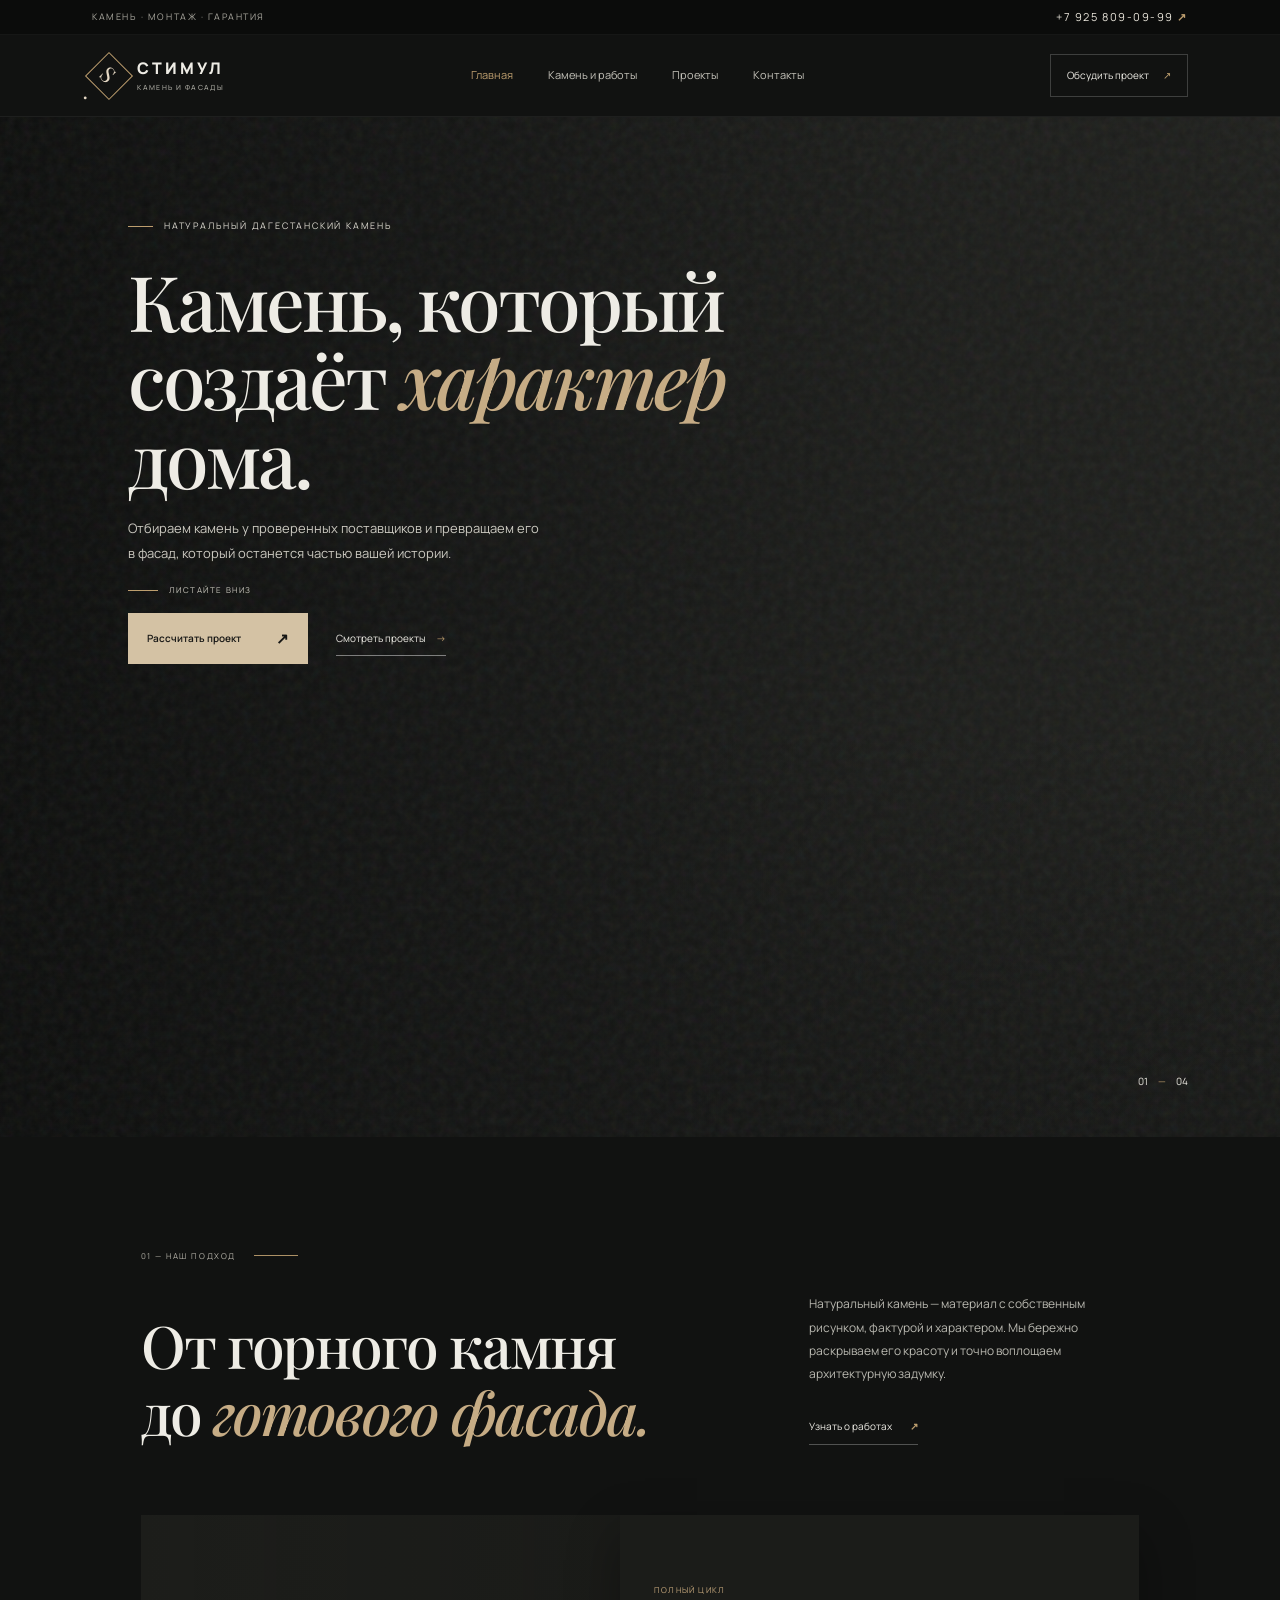
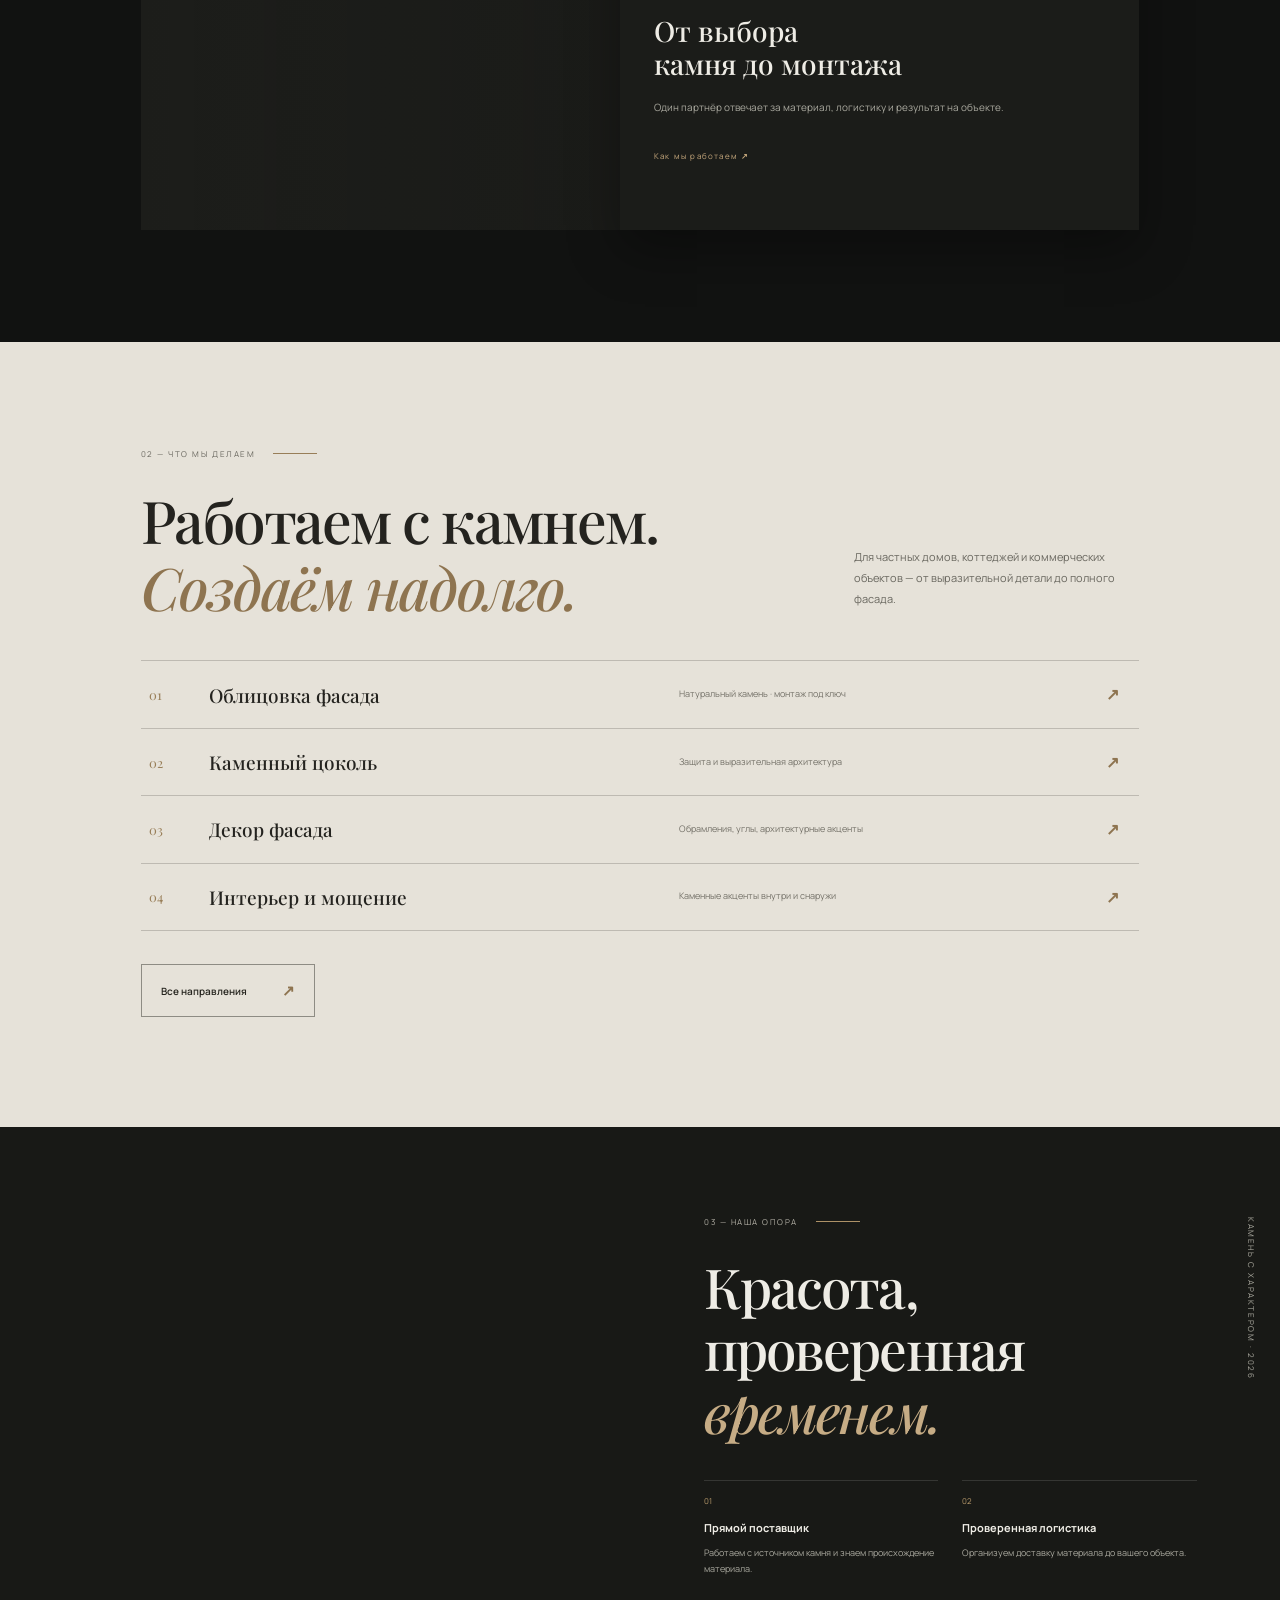
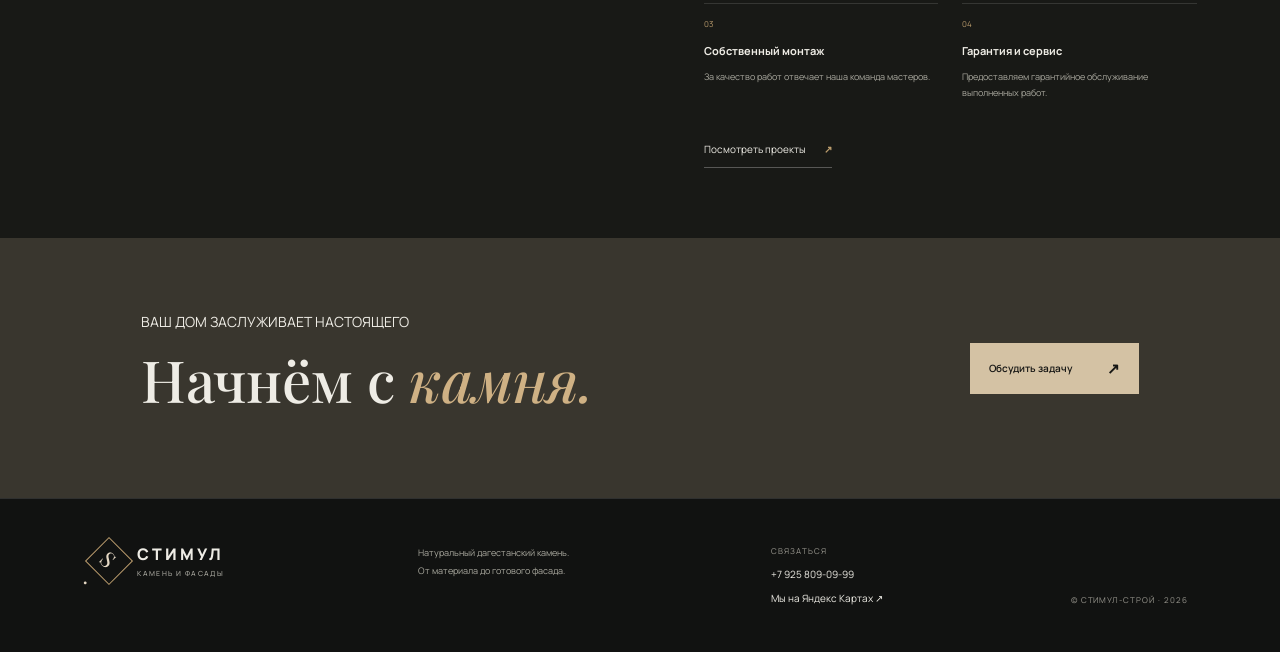
==== index.html @ b1978e25 "Publish Stimul-Stroy website" ====
<!doctype html><html lang="ru"><head><meta charset="utf-8"><meta name="viewport" content="width=device-width,initial-scale=1"><meta name="theme-color" content="#111211"><title>СТИМУЛ-СТРОЙ — Дагестанский камень и фасады</title><meta name="description" content="Фасады и отделка натуральным дагестанским камнем. Прямые поставки, собственный монтаж и гарантийное обслуживание."><link rel="preconnect" href="https://fonts.googleapis.com"><link rel="preconnect" href="https://fonts.gstatic.com" crossorigin><link href="https://fonts.googleapis.com/css2?family=Manrope:wght@400;500;600;700;800&family=Playfair+Display:wght@500;600;700&display=swap" rel="stylesheet"><link rel="stylesheet" href="assets/site.css"></head><body>
<div class="announcement"><span>КАМЕНЬ · МОНТАЖ · ГАРАНТИЯ</span><a href="tel:+79258090999">+7 925 809-09-99 <b>↗</b></a></div><header class="header"><a class="brand" href="index.html"><span class="brand-mark">S<span>·</span></span><span>СТИМУЛ<small>КАМЕНЬ И ФАСАДЫ</small></span></a><button class="menu-toggle" aria-label="Открыть меню">☰</button><nav><a class="active" href="index.html">Главная</a><a href="stone.html">Камень и работы</a><a href="projects.html">Проекты</a><a href="contacts.html">Контакты</a></nav><a class="header-cta" href="contacts.html#request">Обсудить проект <span>↗</span></a></header>
<main><section class="hero"><div class="hero-photo" role="img" aria-label="Дом с фасадом из натурального камня"></div><div class="hero-shade"></div><div class="hero-grain"></div><div class="hero-content"><div class="kicker"><i></i> НАТУРАЛЬНЫЙ ДАГЕСТАНСКИЙ КАМЕНЬ</div><h1>Камень, который<br>создаёт <em>характер</em><br>дома.</h1><p>Отбираем камень у проверенных поставщиков и превращаем его в фасад, который останется частью вашей истории.</p><div class="hero-scroll"><span class="scroll-line"></span> ЛИСТАЙТЕ ВНИЗ</div><div class="hero-actions"><a class="button button-light" href="contacts.html#request">Рассчитать проект <span>↗</span></a><a class="text-link" href="projects.html">Смотреть проекты <span>→</span></a></div></div><div class="hero-index">01 <span>—</span> 04</div></section>
<section class="intro section"><div class="section-label"><span>01 — НАШ ПОДХОД</span><i></i></div><div class="intro-grid"><h2>От горного камня<br>до <em>готового фасада.</em></h2><div class="intro-copy"><p>Натуральный камень — материал с собственным рисунком, фактурой и характером. Мы бережно раскрываем его красоту и точно воплощаем архитектурную задумку.</p><a class="under-link" href="stone.html">Узнать о работах <b>↗</b></a></div></div><div class="process-strip"><div class="process-image"></div><div class="process-card"><span>ПОЛНЫЙ ЦИКЛ</span><strong>От выбора<br>камня до монтажа</strong><p>Один партнёр отвечает за материал, логистику и результат на объекте.</p><a href="stone.html">Как мы работаем <b>↗</b></a></div><div class="process-number">02<span>/04</span></div></div></section>
<section class="services section"><div class="section-label"><span>02 — ЧТО МЫ ДЕЛАЕМ</span><i></i></div><div class="services-head"><h2>Работаем с камнем.<br><em>Создаём надолго.</em></h2><p>Для частных домов, коттеджей и коммерческих объектов — от выразительной детали до полного фасада.</p></div><div class="service-list"><a href="stone.html#facade"><span>01</span><strong>Облицовка фасада</strong><small>Натуральный камень · монтаж под ключ</small><b>↗</b></a><a href="stone.html#base"><span>02</span><strong>Каменный цоколь</strong><small>Защита и выразительная архитектура</small><b>↗</b></a><a href="stone.html#decor"><span>03</span><strong>Декор фасада</strong><small>Обрамления, углы, архитектурные акценты</small><b>↗</b></a><a href="stone.html#interior"><span>04</span><strong>Интерьер и мощение</strong><small>Каменные акценты внутри и снаружи</small><b>↗</b></a></div><a class="button button-outline" href="stone.html">Все направления <span>↗</span></a></section>
<section class="values section"><div class="values-photo"></div><div class="values-panel"><div class="section-label"><span>03 — НАША ОПОРА</span><i></i></div><h2>Красота,<br>проверенная <em>временем.</em></h2><div class="value-grid"><article><span>01</span><b>Прямой поставщик</b><p>Работаем с источником камня и знаем происхождение материала.</p></article><article><span>02</span><b>Проверенная логистика</b><p>Организуем доставку материала до вашего объекта.</p></article><article><span>03</span><b>Собственный монтаж</b><p>За качество работ отвечает наша команда мастеров.</p></article><article><span>04</span><b>Гарантия и сервис</b><p>Предоставляем гарантийное обслуживание выполненных работ.</p></article></div><a class="under-link" href="projects.html">Посмотреть проекты <b>↗</b></a></div><div class="vertical-note">КАМЕНЬ С ХАРАКТЕРОМ · 2026</div></section>
<section class="cta-band"><div><span>ВАШ ДОМ ЗАСЛУЖИВАЕТ НАСТОЯЩЕГО</span><h2>Начнём с <em>камня.</em></h2></div><a class="button button-light" href="contacts.html#request">Обсудить задачу <span>↗</span></a></section></main>
<footer class="footer"><a class="brand" href="index.html"><span class="brand-mark">S<span>·</span></span><span>СТИМУЛ<small>КАМЕНЬ И ФАСАДЫ</small></span></a><p>Натуральный дагестанский камень.<br>От материала до готового фасада.</p><div><span>СВЯЗАТЬСЯ</span><a href="tel:+79258090999">+7 925 809-09-99</a><a href="https://yandex.ru/maps/org/rashidstroy/15438129561/gallery/?ll=38.066080%2C55.604883&z=14.82" target="_blank" rel="noreferrer">Мы на Яндекс Картах ↗</a></div><small>© СТИМУЛ-СТРОЙ · 2026</small></footer><script src="assets/site.js"></script></body></html>
---- assets/site.css ----
:root{--bg:#111211;--text:#eeece5;--muted:#aaa99f;--gold:#bd9e6e;--serif:"Playfair Display",Georgia,serif;--sans:Manrope,Arial,sans-serif}*{box-sizing:border-box}html{scroll-behavior:smooth}body{margin:0;background:var(--bg);color:var(--text);font:14px/1.65 var(--sans)}a{color:inherit;text-decoration:none}.announcement{height:35px;background:#0b0c0b;border-bottom:1px solid #ffffff0c;display:flex;align-items:center;justify-content:space-between;padding:0 7.2%;font-size:9px;letter-spacing:.17em;color:#aaa89f}.announcement a{font-size:11px;color:#e9e5da}.announcement b,.header-cta span,.text-link span,.under-link b{color:var(--gold)}.header{height:82px;padding:0 7.2%;display:flex;align-items:center;justify-content:space-between;background:#111211f5;position:relative;z-index:10;border-bottom:1px solid #ffffff0e}.brand{display:flex;align-items:center;gap:11px;font-size:16px;line-height:1;letter-spacing:.19em;font-weight:800}.brand small{display:block;font-size:7px;letter-spacing:.2em;color:#a5a49c;margin-top:8px;font-weight:500}.brand-mark{width:34px;height:34px;border:1px solid var(--gold);display:grid;place-items:center;color:#e5d8c4;font:22px var(--serif);transform:rotate(45deg)}.header nav{display:flex;gap:35px;font-size:11px;color:#c4c2b9}.header nav a:hover,.header nav a.active{color:var(--gold)}.header-cta{border:1px solid #ffffff30;padding:12px 16px;font-size:10px}.header-cta span{margin-left:12px}.menu-toggle{display:none}.hero{height:calc(100svh + 120px);min-height:850px;position:relative;overflow:hidden;background:#20211e}.hero-photo,.subhero-photo{pointer-events:none;position:absolute;inset:0;background-position:center;background-size:cover;filter:brightness(.67) saturate(.65);transform:scale(1.015)}.hero-photo{background-image:url("https://avatars.mds.yandex.net/get-altay/18777611/2a0000019fff409e292bef80bf6e448fd1f2/XXXL")}.hero-shade{pointer-events:none;position:absolute;inset:0;background:linear-gradient(90deg,#0c0d0cef,#111211d9 34%,#1112114c 72%,#11121128),linear-gradient(0deg,#1112119c,transparent 40%)}.hero-grain{pointer-events:none;position:absolute;inset:0;pointer-events:none;opacity:.07;background-image:url("data:image/svg+xml,%3Csvg xmlns='http://www.w3.org/2000/svg' viewBox='0 0 150 150'%3E%3Cfilter id='n'%3E%3CfeTurbulence type='fractalNoise' baseFrequency='.8' numOctaves='3' stitchTiles='stitch'/%3E%3C/filter%3E%3Crect width='100%25' height='100%25' filter='url(%23n)'/%3E%3C/svg%3E")}.hero-content{position:absolute;left:10%;top:10%;width:min(760px,62%);z-index:2}.kicker{display:flex;align-items:center;gap:11px;font-size:9px;letter-spacing:.2em;color:#dedbd1}.kicker i{width:25px;height:1px;background:var(--gold)}h1,h2,h3,p{margin-top:0}.hero h1,.subhero h1{font:500 clamp(54px,6vw,88px)/1.02 var(--serif);letter-spacing:-.04em;margin:27px 0 20px}.hero h1 em,.subhero h1 em,h2 em{color:#c6ac85;font-weight:500}.hero-content>p,.subhero-inner>p{color:#cbc9c0;max-width:420px;line-height:1.9;font-size:13px}.hero-actions{display:flex;align-items:center;gap:28px;margin-top:0}.button{display:inline-flex;justify-content:space-between;align-items:center;gap:35px;padding:15px 19px;font:600 10px var(--sans);transition:.25s}.button:hover{transform:none}.button-light{background:#d4c2a4;color:#161614}.button-light:hover{background:#e1d2b9}.button span{font-size:15px}.text-link{font-size:10px;border-bottom:1px solid #ffffff70;padding:9px 0}.text-link span{padding-left:8px}.hero-bottom{position:absolute;top:auto;bottom:48px;width:75vw;display:flex;justify-content:space-between;color:#aaa99f;font-size:8px;letter-spacing:.18em}.hero-scroll{display:flex;align-items:center;gap:11px;margin:20px 0 18px;color:#c9c6bd;font-size:8px;letter-spacing:.18em;line-height:1.2}.scroll-line{display:block;height:1px;width:30px;flex:0 0 30px;background:var(--gold)}.hero-note span{color:var(--gold);padding:0 9px}.hero-index{position:absolute;right:7.2%;bottom:48px;font-size:10px}.hero-index span{color:var(--gold);padding:0 8px}.section{padding:112px 11%}.section-label{display:flex;align-items:center;gap:18px;font-size:8px;letter-spacing:.19em;color:#b5b2a8}.section-label i{height:1px;width:44px;background:#ad9166}.intro-grid{display:grid;grid-template-columns:1fr .57fr;gap:9%;align-items:end;margin-top:30px}.intro h2,.services h2,.values h2,.gallery-intro h2,.contact-copy h2,.work-list>h2{font:500 clamp(35px,4.6vw,59px)/1.13 var(--serif);letter-spacing:-.035em;margin:0}.intro h2 em,.services h2 em,.gallery-intro h2 em,.contact-copy h2 em,.work-list>h2 em{color:#c6ac85}.intro-copy p{font-size:12px;color:#b9b8b0;line-height:1.95;margin-bottom:22px}.under-link{border-bottom:1px solid #ffffff45;padding:10px 0;display:inline-flex;gap:18px;font-size:10px}.process-strip{height:315px;margin-top:70px;position:relative;display:grid;grid-template-columns:60% 40%;background:#1c1d1a}.process-image{pointer-events:none;background:linear-gradient(90deg,#17181500,#17181533),url("https://avatars.mds.yandex.net/get-altay/20336841/2a0000019ff5c14d79ff3852a11d3bc487ed/XXXL") center/cover;filter:saturate(.6) brightness(.72)}.process-card{width:130%;min-height:315px;padding:42px 34px;background:#1b1c19;display:flex;flex-direction:column;justify-content:center;align-self:stretch;margin-left:-30%;position:relative;z-index:2;box-shadow:0 20px 50px #0005}.process-card>span,.process-card a{font-size:8px;letter-spacing:.15em;color:#c5a77c}.process-card strong{display:block;font:500 28px/1.2 var(--serif);margin:17px 0}.process-card p{font-size:10px;color:#aaa99f;line-height:1.8}.process-card a{display:block;margin-top:23px}.process-number{position:absolute;right:18px;bottom:17px;font:20px var(--serif)}.process-number span{font:9px var(--sans);color:#aaa}.services{background:#e6e2d9;color:#24231f;padding-top:105px;padding-bottom:110px}.services .section-label,.work-list .section-label{color:#69675f}.services .section-label i{background:#987e58}.services-head{display:flex;justify-content:space-between;align-items:end;margin:27px 0 40px}.services-head p{max-width:285px;color:#69675f;font-size:11px;line-height:1.9}.services h2 em,.work-list>h2 em{color:#8e7450}.service-list{border-top:1px solid #26251f35;margin-bottom:33px}.service-list a{padding:20px 8px;display:grid;grid-template-columns:60px 1.1fr 1fr 25px;align-items:center;border-bottom:1px solid #26251f35;transition:none}.service-list a:hover{padding-left:8px}.service-list a>span{font:13px var(--serif);color:#987e58}.service-list strong{font:500 19px var(--serif)}.service-list small{font-size:9px;color:#747168}.service-list b{font-size:16px;color:#8e7450}.button-outline{border:1px solid #27251f75;color:#26251f}.button-outline span{color:#8e7450}.values{position:relative;min-height:690px;padding:0;display:grid;grid-template-columns:1fr 1fr;background:#181916}.values-photo{pointer-events:none;background:url("https://avatars.mds.yandex.net/get-altay/19838861/2a0000019ff5c13b4092fcd37eddb5bb945f/XXXL") center/cover;filter:saturate(.54) brightness(.72);min-height:690px}.values-panel{padding:88px 13% 70px 10%}.values h2{font-size:clamp(38px,4.4vw,55px);margin:27px 0 38px}.value-grid{display:grid;grid-template-columns:1fr 1fr;gap:26px 24px}.value-grid article{border-top:1px solid #ffffff20;padding-top:13px}.value-grid article span{display:block;color:var(--gold);font-size:8px;margin-bottom:8px}.value-grid article b{font-size:11px}.value-grid article p{font-size:9px;color:#aaa99f;line-height:1.8;margin:7px 0 0}.values-panel>.under-link{margin-top:30px}.vertical-note{position:absolute;right:22px;top:90px;writing-mode:vertical-rl;color:#aaa99f;font-size:8px;letter-spacing:.2em}.cta-band{min-height:260px;background:#39362e;display:flex;align-items:center;justify-content:space-between;padding:50px 11%;position:relative;overflow:hidden}.cta-band>div:nth-child(2){position:relative;z-index:1}.cta-band>div:nth-child(2)>span{font-size:8px;letter-spacing:.18em;color:#c9c3b5}.cta-band h2{font:500 clamp(38px,5vw,58px)/1.2 var(--serif);margin:12px 0}.cta-band h2 em{color:#cfb184}.cta-band>.button{position:relative;z-index:1}.footer{padding:45px 7.2%;display:grid;grid-template-columns:1.1fr 1.2fr 1fr auto;gap:30px;align-items:start;border-top:1px solid #ffffff20}.footer p{font-size:9px;line-height:1.9;color:#aaa99f}.footer>div{display:flex;flex-direction:column;gap:8px}.footer>div span,.footer>small{font-size:8px;color:#99978f;letter-spacing:.12em}.footer>div a{font-size:10px}.footer>small{align-self:end}.subhero{height:510px;position:relative;overflow:hidden;background:#20211f}.subhero-photo{filter:brightness(.53) saturate(.5)}.stone-page-photo{background-image:url("https://avatars.mds.yandex.net/get-altay/20336841/2a0000019ff5c14d79ff3852a11d3bc487ed/XXXL")}.stone-page-photo{filter:brightness(.78) saturate(.72);background-position:center 52%}.projects-page-photo{background-image:url("https://avatars.mds.yandex.net/get-altay/20336841/2a0000019ff5c147f57e3b9c170a08340711/XXXL")}.contacts-page-photo{background-image:url("https://avatars.mds.yandex.net/get-altay/19838861/2a0000019ff5c13b4092fcd37eddb5bb945f/XXXL")}.subhero:after{pointer-events:none;content:"";position:absolute;inset:0;background:linear-gradient(90deg,#111211ed,#11121170 70%,#11121140)}.subhero-inner{position:absolute;z-index:1;left:11%;top:75px;max-width:610px}.subhero h1{font-size:clamp(48px,6vw,74px);margin:23px 0 14px}.subhero-inner>p{max-width:420px}.breadcrumbs{margin-top:45px;color:#aaa99f;font-size:9px}.breadcrumbs a{color:#e4dfd4}.material{padding-bottom:60px}.material-cards{display:grid;grid-template-columns:repeat(3,1fr);gap:22px;margin-top:55px}.material-card{background:#191a18;padding-bottom:20px}.material-card>span,.material-card h3,.material-card p{margin-left:20px;margin-right:20px}.material-card>span{display:block;margin-top:17px;color:var(--gold);font-size:8px}.material-card h3{font:500 20px var(--serif);margin-top:10px;margin-bottom:6px}.material-card p{font-size:10px;color:#aaa99f;line-height:1.8}.material-swatch{width:100%;height:160px;display:block;object-fit:cover;object-position:center}.work-list{background:#e6e2d9;color:#24231f}.work-list>h2{margin:27px 0 35px}.work-list article{border-top:1px solid #26251f35;padding:25px 5px;display:grid;grid-template-columns:70px 1fr 130px}.work-list article:last-child{border-bottom:1px solid #26251f35}.work-list article>span{font:14px var(--serif);color:#987e58}.work-list article h3{font:500 22px var(--serif);margin:0 0 7px}.work-list article p{font-size:10px;line-height:1.85;max-width:570px;color:#69675f;margin:0}.work-list article>b{font-size:8px;letter-spacing:.16em;color:#817967;text-align:right}.quote-block{text-align:center;padding:80px 15%;background:#37352f}.quote-block>span{font:70px var(--serif);color:#b59a70}.quote-block blockquote{font:500 clamp(27px,4vw,42px)/1.25 var(--serif);margin:15px 0 25px}.projects-hero{height:490px}.gallery-intro{display:flex;justify-content:space-between;align-items:end;margin:28px 0 38px}.gallery-intro p{max-width:350px;font-size:10px;line-height:1.9;color:#aaa99f}.gallery-grid{display:grid;grid-template-columns:1fr 1fr;grid-auto-rows:300px;gap:15px}.gallery-item{position:relative;overflow:hidden;margin:0;background:#252621}.gallery-item.tall{grid-row:span 2}.gallery-item.wide{grid-column:span 2}.gallery-item img{width:100%;height:100%;object-fit:cover;filter:brightness(.76) saturate(.7);transition:filter .2s}.gallery-item:hover img{filter:brightness(.76) saturate(.7)}.gallery-item figcaption{position:absolute;bottom:0;left:0;right:0;padding:17px 20px;background:linear-gradient(0deg,#0c0d0bd9,transparent);font-size:8px;letter-spacing:.15em}.gallery-item figcaption span{color:var(--gold);margin-right:13px}.gallery-note{margin-top:27px;border-top:1px solid #ffffff20;padding-top:22px;display:grid;grid-template-columns:30px 1fr auto;gap:12px;align-items:center}.gallery-note>span{color:var(--gold);font-size:20px}.gallery-note p{font-size:10px;color:#aaa99f}.gallery-note a{font-size:11px;color:#d2c5ae}.contacts-hero{height:440px}.contacts-hero .subhero-inner{top:53px}.contacts-hero h1{font-size:clamp(43px,5.4vw,66px)}.contacts-hero .breadcrumbs{margin-top:28px}.contact-layout{padding-top:100px;padding-bottom:110px;display:grid;grid-template-columns:.9fr 1fr;gap:10%;position:relative;overflow:hidden}.contact-copy{position:relative}.contact-copy h2{margin:28px 0 18px}.contact-copy>p{font-size:11px;color:#aaa99f;line-height:1.9;max-width:330px}.contact-phone{display:block;font:500 28px var(--serif);margin-top:27px}.contact-phone span{color:var(--gold);font:14px var(--sans);padding-left:7px}.contact-copy>small{font-size:8px;color:#99978f;display:block;margin-top:5px}.map-link{display:flex;align-items:center;gap:14px;margin-top:35px;border-top:1px solid #ffffff20;padding-top:20px;max-width:340px}.map-pin{width:36px;height:36px;border:1px solid var(--gold);border-radius:50%;display:grid;place-items:center;color:var(--gold);font-size:20px}.map-link b,.map-link small{display:block}.map-link b{font-size:10px}.map-link small{font-size:8px;color:#aaa99f;margin-top:4px}.request-form{background:#1b1c19;padding:34px 38px;border:1px solid #ffffff0c;position:relative;z-index:1}.form-top{display:flex;justify-content:space-between;padding-bottom:20px;border-bottom:1px solid #ffffff20;color:#c5a77c;font-size:8px;letter-spacing:.16em;margin-bottom:20px}.form-top span+span{color:#aaa99f}.request-form label{display:block;margin:17px 0;color:#dedbd1;font-size:9px}.request-form input,.request-form select,.request-form textarea{display:block;width:100%;background:none;border:0;border-bottom:1px solid #ffffff38;border-radius:0;color:#f0eee7;padding:11px 0;font:11px var(--sans);outline:0}.request-form input:focus,.request-form select:focus,.request-form textarea:focus{border-color:#c5a77c}.request-form input::placeholder,.request-form textarea::placeholder{color:#73736d}.request-form select{color:#c5c2b8}.request-form select option{background:#191a18}.request-form textarea{resize:vertical}.optional{float:right;font-size:8px;color:#85847e}.submit-button{border:0;width:100%;margin-top:9px;cursor:pointer}.form-privacy{font-size:8px;color:#8d8c84;line-height:1.7;margin:11px 0 0}.form-success{font-size:9px;color:#cdb890;margin-top:12px}.contact-bottom{padding:18px 11%;border-top:1px solid #ffffff20;display:flex;justify-content:space-between;color:#aaa99f;font-size:8px;letter-spacing:.14em}.contact-bottom i{color:var(--gold);font-style:normal}.contact-bottom a{color:#d0c2a6}.reveal{opacity:1;transform:none;transition:none}@media(max-width:900px){.header{padding:0 5%;height:72px}.header nav{gap:16px}.header-cta{padding:10px;font-size:9px}.hero-content{left:8%;width:60%}.section{padding-left:8%;padding-right:8%}.values-panel{padding-left:8%;padding-right:8%}.footer{padding-left:5%;padding-right:5%;grid-template-columns:1fr 1fr}.footer>small{justify-self:end}.contact-layout{gap:6%}}@media(max-width:640px){.announcement{padding:0 5%;font-size:7px}.announcement a{font-size:10px}.header{height:68px}.brand{font-size:14px}.brand-mark{width:30px;height:30px}.header-cta{display:none}.menu-toggle{display:block;border:0;background:none;color:var(--text);font-size:20px}.header nav{display:none;position:absolute;top:68px;left:0;right:0;background:#151614;padding:22px 6%;flex-direction:column;gap:18px;border-bottom:1px solid #ffffff20}.header nav.open{display:flex}.hero{height:calc(100svh + 80px);min-height:760px;max-height:none}.hero-photo{background-position:60% center}.hero-shade{background:linear-gradient(90deg,#10110ff0,#10110fc9 55%,#10110f55),linear-gradient(0deg,#111211b5,transparent 65%)}.hero-content{left:7%;top:12%;width:86%}.hero h1{font-size:clamp(46px,11.5vw,66px)}.hero-content>p{max-width:340px;font-size:11px}.hero-actions{gap:19px;flex-wrap:wrap}.button{padding:14px;font-size:9px}.hero-bottom{top:auto;bottom:27px;left:7%;width:86%}.hero-index{display:none}.section{padding:75px 7%}.intro-grid{grid-template-columns:1fr;gap:20px;margin-top:25px}.intro h2,.services h2,.gallery-intro h2,.contact-copy h2,.work-list>h2{font-size:39px}.process-strip{height:auto;grid-template-columns:1fr;margin-top:38px;padding-bottom:0}.process-image{height:225px}.process-card{width:auto;min-height:0;align-self:auto;display:block;margin:-25px 15px 0;padding:25px}.process-number{right:24px;bottom:14px}.services-head{display:block;margin:25px 0}.services-head p{margin-top:16px}.service-list a{grid-template-columns:35px 1fr 20px;gap:4px;padding:16px 0}.service-list strong{font-size:16px}.service-list small{grid-column:2;grid-row:2;margin-top:3px}.service-list b{grid-column:3;grid-row:1/3}.values{grid-template-columns:1fr}.values-photo{min-height:280px;height:280px}.values-panel{padding:55px 7% 65px}.values h2{font-size:43px}.value-grid{gap:20px}.vertical-note{right:10px;top:310px}.cta-band{padding:45px 7%;min-height:260px;display:block}.cta-band h2{font-size:43px}.cta-band>.button{margin-top:25px}.footer{grid-template-columns:1fr 1fr;gap:25px;padding:34px 7%}.footer p{font-size:8px}.footer>small{font-size:7px}.subhero{height:475px}.subhero-inner{left:7%;right:7%;top:67px}.subhero h1{font-size:53px}.subhero-inner>p{font-size:11px}.breadcrumbs{margin-top:30px}.material-cards{grid-template-columns:1fr;gap:13px;margin-top:35px}.material-card{display:grid;grid-template-columns:120px 1fr;grid-template-rows:auto auto 1fr;padding:0 14px 14px 0;column-gap:15px}.material-swatch{grid-row:1/4;height:130px}.material-card>span{margin:15px 0 0}.material-card h3{font-size:18px;margin:5px 0}.material-card p{font-size:9px;margin:0}.work-list article{grid-template-columns:40px 1fr;padding:20px 0}.work-list article>b{display:none}.work-list article h3{font-size:19px}.work-list article p{font-size:9px}.quote-block{padding:65px 7%}.projects-hero{height:460px}.gallery-intro{display:block}.gallery-intro p{margin-top:17px}.gallery-grid{grid-template-columns:1fr;grid-auto-rows:250px;gap:12px}.gallery-item.tall,.gallery-item.wide{grid-row:auto;grid-column:auto}.gallery-note{grid-template-columns:22px 1fr}.gallery-note a{grid-column:2}.contacts-hero{height:450px}.contacts-hero h1{font-size:46px}.contact-layout{grid-template-columns:1fr;gap:36px;padding-top:66px}.contact-copy h2{font-size:40px}.request-form{padding:25px 20px}.contact-bottom{padding:16px 7%;font-size:7px;gap:15px}.contact-bottom a{text-align:right}.hero-actions .text-link{font-size:9px}}@media(prefers-reduced-motion:reduce){*,*:before,*:after{scroll-behavior:auto!important;animation-duration:.01ms!important;transition-duration:.01ms!important}}
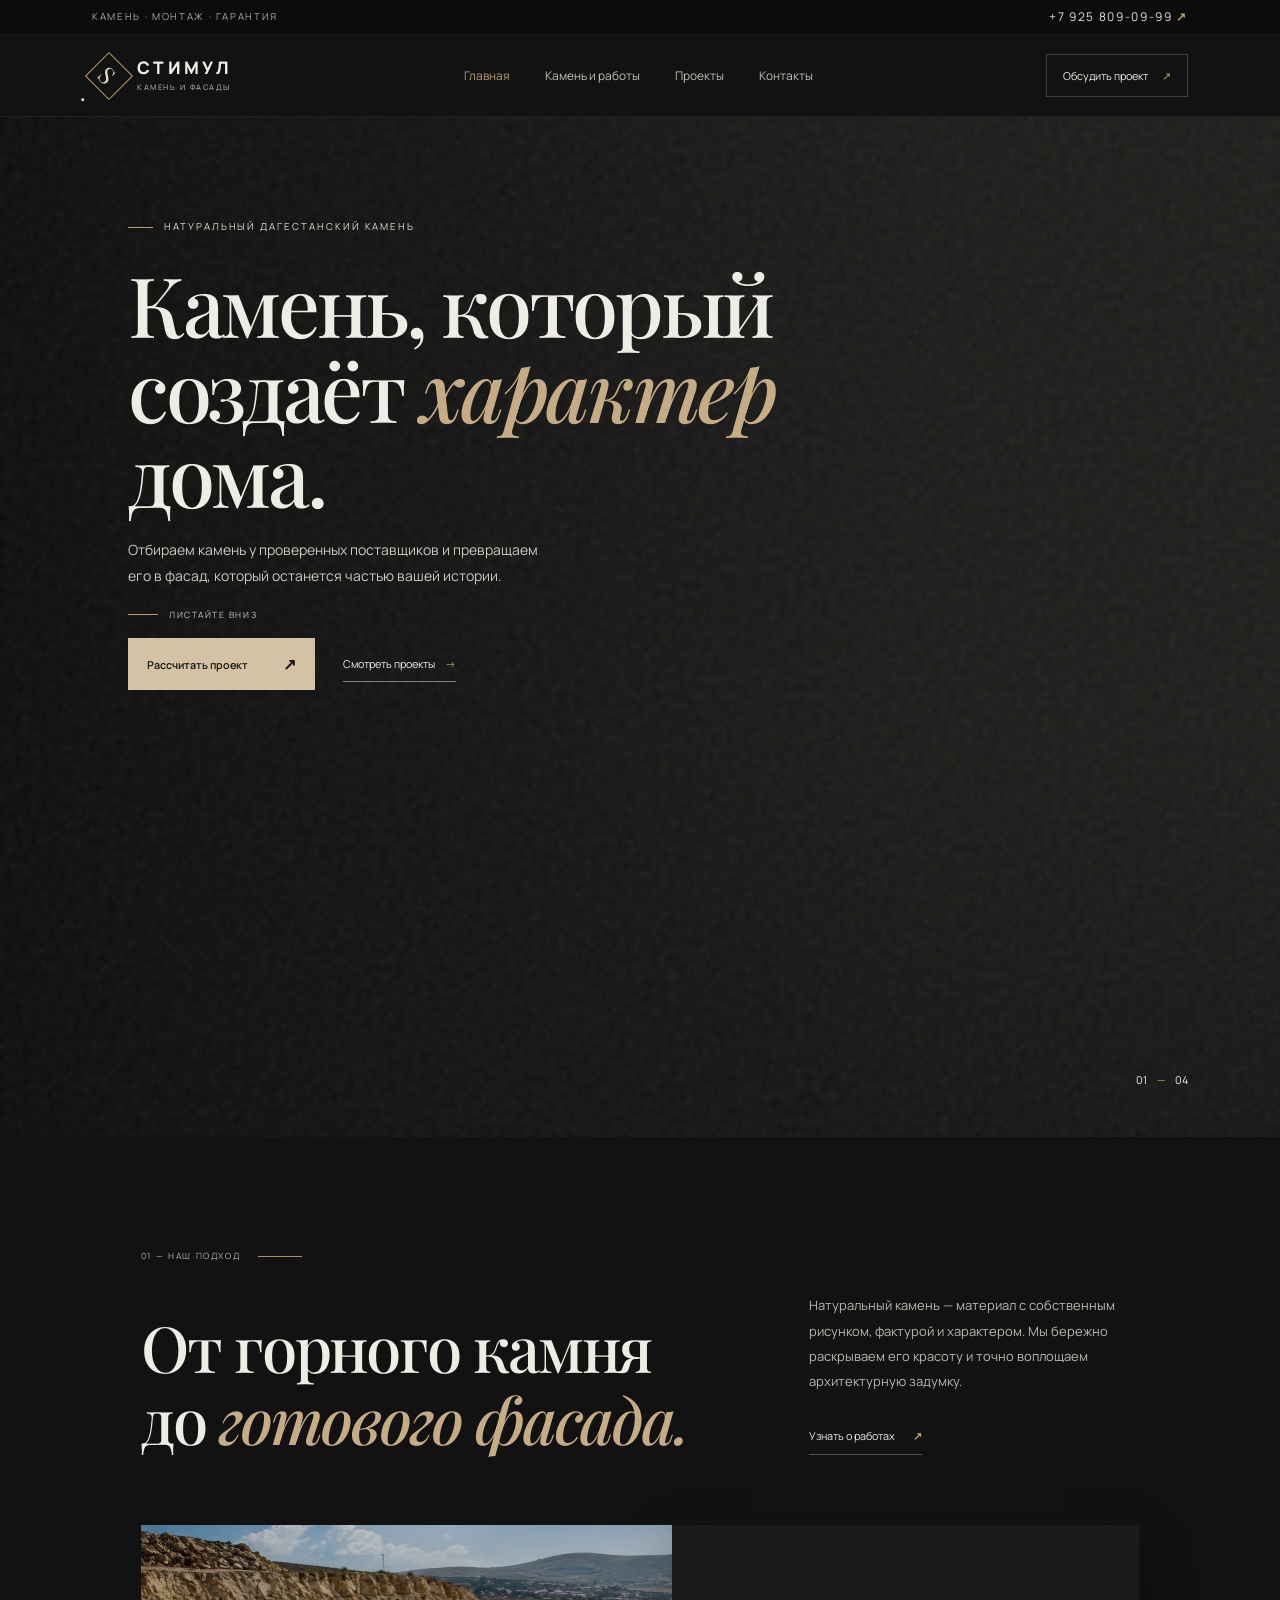
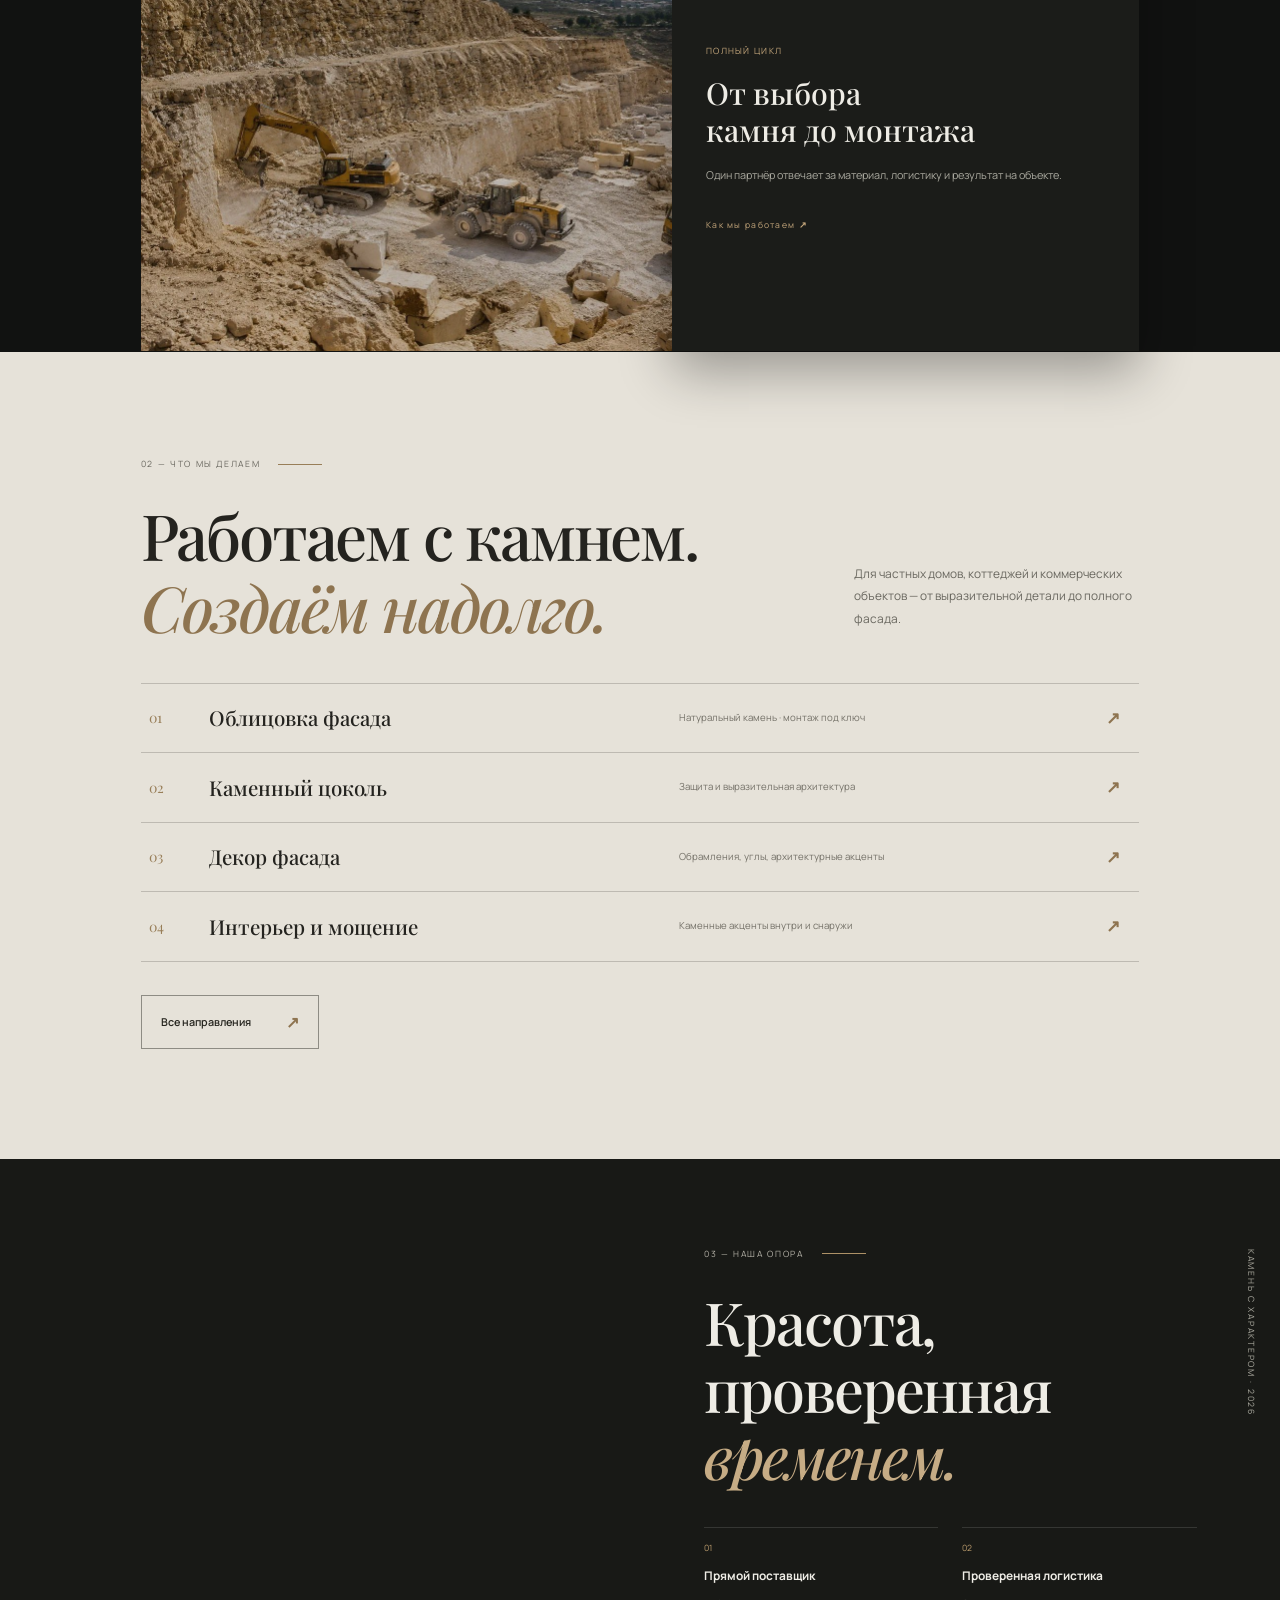
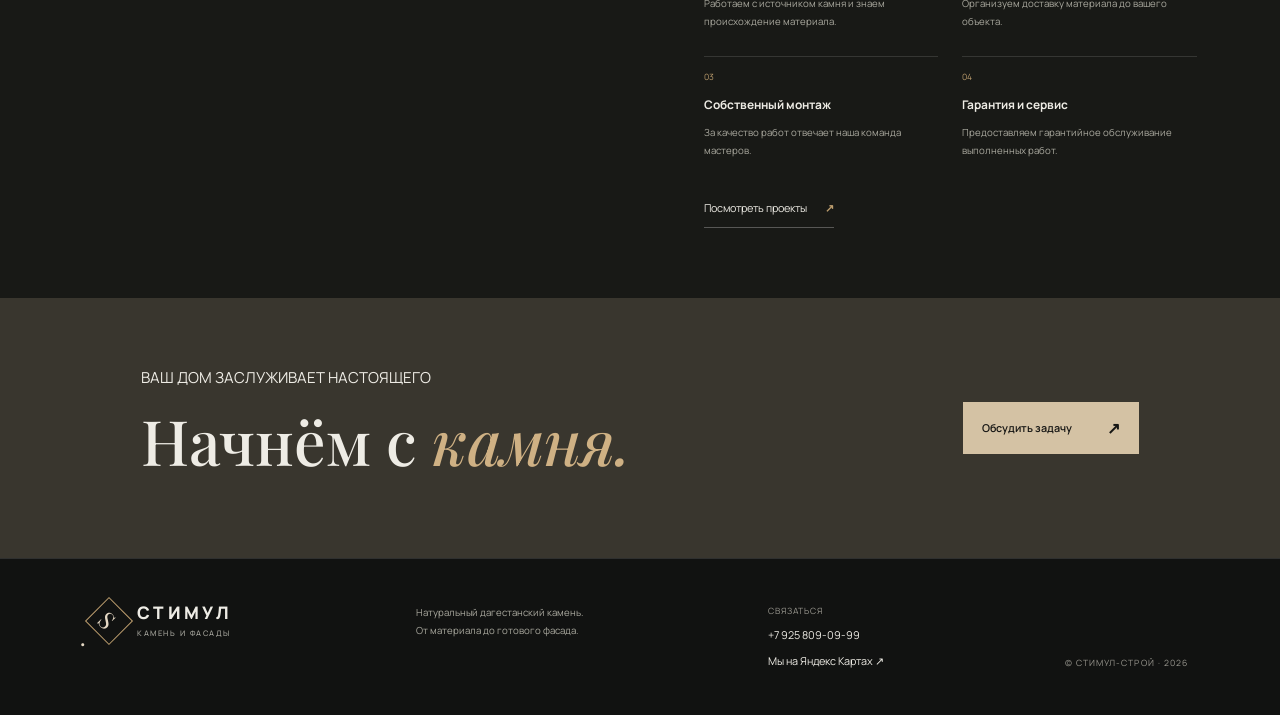
==== commit 3776bb7c: "Use quarry photo and optimize site images" ====
--- a/index.html
+++ b/index.html
@@ -1,7 +1,7 @@
-<!doctype html><html lang="ru"><head><meta charset="utf-8"><meta name="viewport" content="width=device-width,initial-scale=1"><meta name="theme-color" content="#111211"><title>СТИМУЛ-СТРОЙ — Дагестанский камень и фасады</title><meta name="description" content="Фасады и отделка натуральным дагестанским камнем. Прямые поставки, собственный монтаж и гарантийное обслуживание."><link rel="preconnect" href="https://fonts.googleapis.com"><link rel="preconnect" href="https://fonts.gstatic.com" crossorigin><link href="https://fonts.googleapis.com/css2?family=Manrope:wght@400;500;600;700;800&family=Playfair+Display:wght@500;600;700&display=swap" rel="stylesheet"><link rel="stylesheet" href="assets/site.css"></head><body>
+<!doctype html><html lang="ru"><head><meta charset="utf-8"><meta name="viewport" content="width=device-width,initial-scale=1"><meta name="theme-color" content="#111211"><title>СТИМУЛ-СТРОЙ — Дагестанский камень и фасады</title><meta name="description" content="Фасады и отделка натуральным дагестанским камнем. Прямые поставки, собственный монтаж и гарантийное обслуживание."><link rel="preconnect" href="https://avatars.mds.yandex.net"><link rel="preload" as="image" href="https://avatars.mds.yandex.net/get-altay/18777611/2a0000019fff409e292bef80bf6e448fd1f2/XXXL"><link rel="preconnect" href="https://fonts.googleapis.com"><link rel="preconnect" href="https://fonts.gstatic.com" crossorigin><link href="https://fonts.googleapis.com/css2?family=Manrope:wght@400;500;600;700;800&family=Playfair+Display:wght@500;600;700&display=swap" rel="stylesheet"><link rel="stylesheet" href="assets/site.css"></head><body>
 <div class="announcement"><span>КАМЕНЬ · МОНТАЖ · ГАРАНТИЯ</span><a href="tel:+79258090999">+7 925 809-09-99 <b>↗</b></a></div><header class="header"><a class="brand" href="index.html"><span class="brand-mark">S<span>·</span></span><span>СТИМУЛ<small>КАМЕНЬ И ФАСАДЫ</small></span></a><button class="menu-toggle" aria-label="Открыть меню">☰</button><nav><a class="active" href="index.html">Главная</a><a href="stone.html">Камень и работы</a><a href="projects.html">Проекты</a><a href="contacts.html">Контакты</a></nav><a class="header-cta" href="contacts.html#request">Обсудить проект <span>↗</span></a></header>
 <main><section class="hero"><div class="hero-photo" role="img" aria-label="Дом с фасадом из натурального камня"></div><div class="hero-shade"></div><div class="hero-grain"></div><div class="hero-content"><div class="kicker"><i></i> НАТУРАЛЬНЫЙ ДАГЕСТАНСКИЙ КАМЕНЬ</div><h1>Камень, который<br>создаёт <em>характер</em><br>дома.</h1><p>Отбираем камень у проверенных поставщиков и превращаем его в фасад, который останется частью вашей истории.</p><div class="hero-scroll"><span class="scroll-line"></span> ЛИСТАЙТЕ ВНИЗ</div><div class="hero-actions"><a class="button button-light" href="contacts.html#request">Рассчитать проект <span>↗</span></a><a class="text-link" href="projects.html">Смотреть проекты <span>→</span></a></div></div><div class="hero-index">01 <span>—</span> 04</div></section>
-<section class="intro section"><div class="section-label"><span>01 — НАШ ПОДХОД</span><i></i></div><div class="intro-grid"><h2>От горного камня<br>до <em>готового фасада.</em></h2><div class="intro-copy"><p>Натуральный камень — материал с собственным рисунком, фактурой и характером. Мы бережно раскрываем его красоту и точно воплощаем архитектурную задумку.</p><a class="under-link" href="stone.html">Узнать о работах <b>↗</b></a></div></div><div class="process-strip"><div class="process-image"></div><div class="process-card"><span>ПОЛНЫЙ ЦИКЛ</span><strong>От выбора<br>камня до монтажа</strong><p>Один партнёр отвечает за материал, логистику и результат на объекте.</p><a href="stone.html">Как мы работаем <b>↗</b></a></div><div class="process-number">02<span>/04</span></div></div></section>
+<section class="intro section"><div class="section-label"><span>01 — НАШ ПОДХОД</span><i></i></div><div class="intro-grid"><h2>От горного камня<br>до <em>готового фасада.</em></h2><div class="intro-copy"><p>Натуральный камень — материал с собственным рисунком, фактурой и характером. Мы бережно раскрываем его красоту и точно воплощаем архитектурную задумку.</p><a class="under-link" href="stone.html">Узнать о работах <b>↗</b></a></div></div><div class="process-strip"><img class="process-image" src="assets/dagestan-quarry.jpg" alt="Добыча дагестанского камня в карьере" loading="lazy" decoding="async"><div class="process-card"><span>ПОЛНЫЙ ЦИКЛ</span><strong>От выбора<br>камня до монтажа</strong><p>Один партнёр отвечает за материал, логистику и результат на объекте.</p><a href="stone.html">Как мы работаем <b>↗</b></a></div><div class="process-number">02<span>/04</span></div></div></section>
 <section class="services section"><div class="section-label"><span>02 — ЧТО МЫ ДЕЛАЕМ</span><i></i></div><div class="services-head"><h2>Работаем с камнем.<br><em>Создаём надолго.</em></h2><p>Для частных домов, коттеджей и коммерческих объектов — от выразительной детали до полного фасада.</p></div><div class="service-list"><a href="stone.html#facade"><span>01</span><strong>Облицовка фасада</strong><small>Натуральный камень · монтаж под ключ</small><b>↗</b></a><a href="stone.html#base"><span>02</span><strong>Каменный цоколь</strong><small>Защита и выразительная архитектура</small><b>↗</b></a><a href="stone.html#decor"><span>03</span><strong>Декор фасада</strong><small>Обрамления, углы, архитектурные акценты</small><b>↗</b></a><a href="stone.html#interior"><span>04</span><strong>Интерьер и мощение</strong><small>Каменные акценты внутри и снаружи</small><b>↗</b></a></div><a class="button button-outline" href="stone.html">Все направления <span>↗</span></a></section>
 <section class="values section"><div class="values-photo"></div><div class="values-panel"><div class="section-label"><span>03 — НАША ОПОРА</span><i></i></div><h2>Красота,<br>проверенная <em>временем.</em></h2><div class="value-grid"><article><span>01</span><b>Прямой поставщик</b><p>Работаем с источником камня и знаем происхождение материала.</p></article><article><span>02</span><b>Проверенная логистика</b><p>Организуем доставку материала до вашего объекта.</p></article><article><span>03</span><b>Собственный монтаж</b><p>За качество работ отвечает наша команда мастеров.</p></article><article><span>04</span><b>Гарантия и сервис</b><p>Предоставляем гарантийное обслуживание выполненных работ.</p></article></div><a class="under-link" href="projects.html">Посмотреть проекты <b>↗</b></a></div><div class="vertical-note">КАМЕНЬ С ХАРАКТЕРОМ · 2026</div></section>
 <section class="cta-band"><div><span>ВАШ ДОМ ЗАСЛУЖИВАЕТ НАСТОЯЩЕГО</span><h2>Начнём с <em>камня.</em></h2></div><a class="button button-light" href="contacts.html#request">Обсудить задачу <span>↗</span></a></section></main>
@@ -9,3 +9,5 @@
 
 
 
+
+
--- a/assets/site.css
+++ b/assets/site.css
@@ -1,15 +1,17 @@
-:root{--bg:#111211;--text:#eeece5;--muted:#aaa99f;--gold:#bd9e6e;--serif:"Playfair Display",Georgia,serif;--sans:Manrope,Arial,sans-serif}*{box-sizing:border-box}html{scroll-behavior:smooth}body{margin:0;background:var(--bg);color:var(--text);font:14px/1.65 var(--sans)}a{color:inherit;text-decoration:none}.announcement{height:35px;background:#0b0c0b;border-bottom:1px solid #ffffff0c;display:flex;align-items:center;justify-content:space-between;padding:0 7.2%;font-size:9px;letter-spacing:.17em;color:#aaa89f}.announcement a{font-size:11px;color:#e9e5da}.announcement b,.header-cta span,.text-link span,.under-link b{color:var(--gold)}.header{height:82px;padding:0 7.2%;display:flex;align-items:center;justify-content:space-between;background:#111211f5;position:relative;z-index:10;border-bottom:1px solid #ffffff0e}.brand{display:flex;align-items:center;gap:11px;font-size:16px;line-height:1;letter-spacing:.19em;font-weight:800}.brand small{display:block;font-size:7px;letter-spacing:.2em;color:#a5a49c;margin-top:8px;font-weight:500}.brand-mark{width:34px;height:34px;border:1px solid var(--gold);display:grid;place-items:center;color:#e5d8c4;font:22px var(--serif);transform:rotate(45deg)}.header nav{display:flex;gap:35px;font-size:11px;color:#c4c2b9}.header nav a:hover,.header nav a.active{color:var(--gold)}.header-cta{border:1px solid #ffffff30;padding:12px 16px;font-size:10px}.header-cta span{margin-left:12px}.menu-toggle{display:none}.hero{height:calc(100svh + 120px);min-height:850px;position:relative;overflow:hidden;background:#20211e}.hero-photo,.subhero-photo{pointer-events:none;position:absolute;inset:0;background-position:center;background-size:cover;filter:brightness(.67) saturate(.65);transform:scale(1.015)}.hero-photo{background-image:url("https://avatars.mds.yandex.net/get-altay/18777611/2a0000019fff409e292bef80bf6e448fd1f2/XXXL")}.hero-shade{pointer-events:none;position:absolute;inset:0;background:linear-gradient(90deg,#0c0d0cef,#111211d9 34%,#1112114c 72%,#11121128),linear-gradient(0deg,#1112119c,transparent 40%)}.hero-grain{pointer-events:none;position:absolute;inset:0;pointer-events:none;opacity:.07;background-image:url("data:image/svg+xml,%3Csvg xmlns='http://www.w3.org/2000/svg' viewBox='0 0 150 150'%3E%3Cfilter id='n'%3E%3CfeTurbulence type='fractalNoise' baseFrequency='.8' numOctaves='3' stitchTiles='stitch'/%3E%3C/filter%3E%3Crect width='100%25' height='100%25' filter='url(%23n)'/%3E%3C/svg%3E")}.hero-content{position:absolute;left:10%;top:10%;width:min(760px,62%);z-index:2}.kicker{display:flex;align-items:center;gap:11px;font-size:9px;letter-spacing:.2em;color:#dedbd1}.kicker i{width:25px;height:1px;background:var(--gold)}h1,h2,h3,p{margin-top:0}.hero h1,.subhero h1{font:500 clamp(54px,6vw,88px)/1.02 var(--serif);letter-spacing:-.04em;margin:27px 0 20px}.hero h1 em,.subhero h1 em,h2 em{color:#c6ac85;font-weight:500}.hero-content>p,.subhero-inner>p{color:#cbc9c0;max-width:420px;line-height:1.9;font-size:13px}.hero-actions{display:flex;align-items:center;gap:28px;margin-top:0}.button{display:inline-flex;justify-content:space-between;align-items:center;gap:35px;padding:15px 19px;font:600 10px var(--sans);transition:.25s}.button:hover{transform:none}.button-light{background:#d4c2a4;color:#161614}.button-light:hover{background:#e1d2b9}.button span{font-size:15px}.text-link{font-size:10px;border-bottom:1px solid #ffffff70;padding:9px 0}.text-link span{padding-left:8px}.hero-bottom{position:absolute;top:auto;bottom:48px;width:75vw;display:flex;justify-content:space-between;color:#aaa99f;font-size:8px;letter-spacing:.18em}.hero-scroll{display:flex;align-items:center;gap:11px;margin:20px 0 18px;color:#c9c6bd;font-size:8px;letter-spacing:.18em;line-height:1.2}.scroll-line{display:block;height:1px;width:30px;flex:0 0 30px;background:var(--gold)}.hero-note span{color:var(--gold);padding:0 9px}.hero-index{position:absolute;right:7.2%;bottom:48px;font-size:10px}.hero-index span{color:var(--gold);padding:0 8px}.section{padding:112px 11%}.section-label{display:flex;align-items:center;gap:18px;font-size:8px;letter-spacing:.19em;color:#b5b2a8}.section-label i{height:1px;width:44px;background:#ad9166}.intro-grid{display:grid;grid-template-columns:1fr .57fr;gap:9%;align-items:end;margin-top:30px}.intro h2,.services h2,.values h2,.gallery-intro h2,.contact-copy h2,.work-list>h2{font:500 clamp(35px,4.6vw,59px)/1.13 var(--serif);letter-spacing:-.035em;margin:0}.intro h2 em,.services h2 em,.gallery-intro h2 em,.contact-copy h2 em,.work-list>h2 em{color:#c6ac85}.intro-copy p{font-size:12px;color:#b9b8b0;line-height:1.95;margin-bottom:22px}.under-link{border-bottom:1px solid #ffffff45;padding:10px 0;display:inline-flex;gap:18px;font-size:10px}.process-strip{height:315px;margin-top:70px;position:relative;display:grid;grid-template-columns:60% 40%;background:#1c1d1a}.process-image{pointer-events:none;background:linear-gradient(90deg,#17181500,#17181533),url("https://avatars.mds.yandex.net/get-altay/20336841/2a0000019ff5c14d79ff3852a11d3bc487ed/XXXL") center/cover;filter:saturate(.6) brightness(.72)}.process-card{width:130%;min-height:315px;padding:42px 34px;background:#1b1c19;display:flex;flex-direction:column;justify-content:center;align-self:stretch;margin-left:-30%;position:relative;z-index:2;box-shadow:0 20px 50px #0005}.process-card>span,.process-card a{font-size:8px;letter-spacing:.15em;color:#c5a77c}.process-card strong{display:block;font:500 28px/1.2 var(--serif);margin:17px 0}.process-card p{font-size:10px;color:#aaa99f;line-height:1.8}.process-card a{display:block;margin-top:23px}.process-number{position:absolute;right:18px;bottom:17px;font:20px var(--serif)}.process-number span{font:9px var(--sans);color:#aaa}.services{background:#e6e2d9;color:#24231f;padding-top:105px;padding-bottom:110px}.services .section-label,.work-list .section-label{color:#69675f}.services .section-label i{background:#987e58}.services-head{display:flex;justify-content:space-between;align-items:end;margin:27px 0 40px}.services-head p{max-width:285px;color:#69675f;font-size:11px;line-height:1.9}.services h2 em,.work-list>h2 em{color:#8e7450}.service-list{border-top:1px solid #26251f35;margin-bottom:33px}.service-list a{padding:20px 8px;display:grid;grid-template-columns:60px 1.1fr 1fr 25px;align-items:center;border-bottom:1px solid #26251f35;transition:none}.service-list a:hover{padding-left:8px}.service-list a>span{font:13px var(--serif);color:#987e58}.service-list strong{font:500 19px var(--serif)}.service-list small{font-size:9px;color:#747168}.service-list b{font-size:16px;color:#8e7450}.button-outline{border:1px solid #27251f75;color:#26251f}.button-outline span{color:#8e7450}.values{position:relative;min-height:690px;padding:0;display:grid;grid-template-columns:1fr 1fr;background:#181916}.values-photo{pointer-events:none;background:url("https://avatars.mds.yandex.net/get-altay/19838861/2a0000019ff5c13b4092fcd37eddb5bb945f/XXXL") center/cover;filter:saturate(.54) brightness(.72);min-height:690px}.values-panel{padding:88px 13% 70px 10%}.values h2{font-size:clamp(38px,4.4vw,55px);margin:27px 0 38px}.value-grid{display:grid;grid-template-columns:1fr 1fr;gap:26px 24px}.value-grid article{border-top:1px solid #ffffff20;padding-top:13px}.value-grid article span{display:block;color:var(--gold);font-size:8px;margin-bottom:8px}.value-grid article b{font-size:11px}.value-grid article p{font-size:9px;color:#aaa99f;line-height:1.8;margin:7px 0 0}.values-panel>.under-link{margin-top:30px}.vertical-note{position:absolute;right:22px;top:90px;writing-mode:vertical-rl;color:#aaa99f;font-size:8px;letter-spacing:.2em}.cta-band{min-height:260px;background:#39362e;display:flex;align-items:center;justify-content:space-between;padding:50px 11%;position:relative;overflow:hidden}.cta-band>div:nth-child(2){position:relative;z-index:1}.cta-band>div:nth-child(2)>span{font-size:8px;letter-spacing:.18em;color:#c9c3b5}.cta-band h2{font:500 clamp(38px,5vw,58px)/1.2 var(--serif);margin:12px 0}.cta-band h2 em{color:#cfb184}.cta-band>.button{position:relative;z-index:1}.footer{padding:45px 7.2%;display:grid;grid-template-columns:1.1fr 1.2fr 1fr auto;gap:30px;align-items:start;border-top:1px solid #ffffff20}.footer p{font-size:9px;line-height:1.9;color:#aaa99f}.footer>div{display:flex;flex-direction:column;gap:8px}.footer>div span,.footer>small{font-size:8px;color:#99978f;letter-spacing:.12em}.footer>div a{font-size:10px}.footer>small{align-self:end}.subhero{height:510px;position:relative;overflow:hidden;background:#20211f}.subhero-photo{filter:brightness(.53) saturate(.5)}.stone-page-photo{background-image:url("https://avatars.mds.yandex.net/get-altay/20336841/2a0000019ff5c14d79ff3852a11d3bc487ed/XXXL")}.stone-page-photo{filter:brightness(.78) saturate(.72);background-position:center 52%}.projects-page-photo{background-image:url("https://avatars.mds.yandex.net/get-altay/20336841/2a0000019ff5c147f57e3b9c170a08340711/XXXL")}.contacts-page-photo{background-image:url("https://avatars.mds.yandex.net/get-altay/19838861/2a0000019ff5c13b4092fcd37eddb5bb945f/XXXL")}.subhero:after{pointer-events:none;content:"";position:absolute;inset:0;background:linear-gradient(90deg,#111211ed,#11121170 70%,#11121140)}.subhero-inner{position:absolute;z-index:1;left:11%;top:75px;max-width:610px}.subhero h1{font-size:clamp(48px,6vw,74px);margin:23px 0 14px}.subhero-inner>p{max-width:420px}.breadcrumbs{margin-top:45px;color:#aaa99f;font-size:9px}.breadcrumbs a{color:#e4dfd4}.material{padding-bottom:60px}.material-cards{display:grid;grid-template-columns:repeat(3,1fr);gap:22px;margin-top:55px}.material-card{background:#191a18;padding-bottom:20px}.material-card>span,.material-card h3,.material-card p{margin-left:20px;margin-right:20px}.material-card>span{display:block;margin-top:17px;color:var(--gold);font-size:8px}.material-card h3{font:500 20px var(--serif);margin-top:10px;margin-bottom:6px}.material-card p{font-size:10px;color:#aaa99f;line-height:1.8}.material-swatch{width:100%;height:160px;display:block;object-fit:cover;object-position:center}.work-list{background:#e6e2d9;color:#24231f}.work-list>h2{margin:27px 0 35px}.work-list article{border-top:1px solid #26251f35;padding:25px 5px;display:grid;grid-template-columns:70px 1fr 130px}.work-list article:last-child{border-bottom:1px solid #26251f35}.work-list article>span{font:14px var(--serif);color:#987e58}.work-list article h3{font:500 22px var(--serif);margin:0 0 7px}.work-list article p{font-size:10px;line-height:1.85;max-width:570px;color:#69675f;margin:0}.work-list article>b{font-size:8px;letter-spacing:.16em;color:#817967;text-align:right}.quote-block{text-align:center;padding:80px 15%;background:#37352f}.quote-block>span{font:70px var(--serif);color:#b59a70}.quote-block blockquote{font:500 clamp(27px,4vw,42px)/1.25 var(--serif);margin:15px 0 25px}.projects-hero{height:490px}.gallery-intro{display:flex;justify-content:space-between;align-items:end;margin:28px 0 38px}.gallery-intro p{max-width:350px;font-size:10px;line-height:1.9;color:#aaa99f}.gallery-grid{display:grid;grid-template-columns:1fr 1fr;grid-auto-rows:300px;gap:15px}.gallery-item{position:relative;overflow:hidden;margin:0;background:#252621}.gallery-item.tall{grid-row:span 2}.gallery-item.wide{grid-column:span 2}.gallery-item img{width:100%;height:100%;object-fit:cover;filter:brightness(.76) saturate(.7);transition:filter .2s}.gallery-item:hover img{filter:brightness(.76) saturate(.7)}.gallery-item figcaption{position:absolute;bottom:0;left:0;right:0;padding:17px 20px;background:linear-gradient(0deg,#0c0d0bd9,transparent);font-size:8px;letter-spacing:.15em}.gallery-item figcaption span{color:var(--gold);margin-right:13px}.gallery-note{margin-top:27px;border-top:1px solid #ffffff20;padding-top:22px;display:grid;grid-template-columns:30px 1fr auto;gap:12px;align-items:center}.gallery-note>span{color:var(--gold);font-size:20px}.gallery-note p{font-size:10px;color:#aaa99f}.gallery-note a{font-size:11px;color:#d2c5ae}.contacts-hero{height:440px}.contacts-hero .subhero-inner{top:53px}.contacts-hero h1{font-size:clamp(43px,5.4vw,66px)}.contacts-hero .breadcrumbs{margin-top:28px}.contact-layout{padding-top:100px;padding-bottom:110px;display:grid;grid-template-columns:.9fr 1fr;gap:10%;position:relative;overflow:hidden}.contact-copy{position:relative}.contact-copy h2{margin:28px 0 18px}.contact-copy>p{font-size:11px;color:#aaa99f;line-height:1.9;max-width:330px}.contact-phone{display:block;font:500 28px var(--serif);margin-top:27px}.contact-phone span{color:var(--gold);font:14px var(--sans);padding-left:7px}.contact-copy>small{font-size:8px;color:#99978f;display:block;margin-top:5px}.map-link{display:flex;align-items:center;gap:14px;margin-top:35px;border-top:1px solid #ffffff20;padding-top:20px;max-width:340px}.map-pin{width:36px;height:36px;border:1px solid var(--gold);border-radius:50%;display:grid;place-items:center;color:var(--gold);font-size:20px}.map-link b,.map-link small{display:block}.map-link b{font-size:10px}.map-link small{font-size:8px;color:#aaa99f;margin-top:4px}.request-form{background:#1b1c19;padding:34px 38px;border:1px solid #ffffff0c;position:relative;z-index:1}.form-top{display:flex;justify-content:space-between;padding-bottom:20px;border-bottom:1px solid #ffffff20;color:#c5a77c;font-size:8px;letter-spacing:.16em;margin-bottom:20px}.form-top span+span{color:#aaa99f}.request-form label{display:block;margin:17px 0;color:#dedbd1;font-size:9px}.request-form input,.request-form select,.request-form textarea{display:block;width:100%;background:none;border:0;border-bottom:1px solid #ffffff38;border-radius:0;color:#f0eee7;padding:11px 0;font:11px var(--sans);outline:0}.request-form input:focus,.request-form select:focus,.request-form textarea:focus{border-color:#c5a77c}.request-form input::placeholder,.request-form textarea::placeholder{color:#73736d}.request-form select{color:#c5c2b8}.request-form select option{background:#191a18}.request-form textarea{resize:vertical}.optional{float:right;font-size:8px;color:#85847e}.submit-button{border:0;width:100%;margin-top:9px;cursor:pointer}.form-privacy{font-size:8px;color:#8d8c84;line-height:1.7;margin:11px 0 0}.form-success{font-size:9px;color:#cdb890;margin-top:12px}.contact-bottom{padding:18px 11%;border-top:1px solid #ffffff20;display:flex;justify-content:space-between;color:#aaa99f;font-size:8px;letter-spacing:.14em}.contact-bottom i{color:var(--gold);font-style:normal}.contact-bottom a{color:#d0c2a6}.reveal{opacity:1;transform:none;transition:none}@media(max-width:900px){.header{padding:0 5%;height:72px}.header nav{gap:16px}.header-cta{padding:10px;font-size:9px}.hero-content{left:8%;width:60%}.section{padding-left:8%;padding-right:8%}.values-panel{padding-left:8%;padding-right:8%}.footer{padding-left:5%;padding-right:5%;grid-template-columns:1fr 1fr}.footer>small{justify-self:end}.contact-layout{gap:6%}}@media(max-width:640px){.announcement{padding:0 5%;font-size:7px}.announcement a{font-size:10px}.header{height:68px}.brand{font-size:14px}.brand-mark{width:30px;height:30px}.header-cta{display:none}.menu-toggle{display:block;border:0;background:none;color:var(--text);font-size:20px}.header nav{display:none;position:absolute;top:68px;left:0;right:0;background:#151614;padding:22px 6%;flex-direction:column;gap:18px;border-bottom:1px solid #ffffff20}.header nav.open{display:flex}.hero{height:calc(100svh + 80px);min-height:760px;max-height:none}.hero-photo{background-position:60% center}.hero-shade{background:linear-gradient(90deg,#10110ff0,#10110fc9 55%,#10110f55),linear-gradient(0deg,#111211b5,transparent 65%)}.hero-content{left:7%;top:12%;width:86%}.hero h1{font-size:clamp(46px,11.5vw,66px)}.hero-content>p{max-width:340px;font-size:11px}.hero-actions{gap:19px;flex-wrap:wrap}.button{padding:14px;font-size:9px}.hero-bottom{top:auto;bottom:27px;left:7%;width:86%}.hero-index{display:none}.section{padding:75px 7%}.intro-grid{grid-template-columns:1fr;gap:20px;margin-top:25px}.intro h2,.services h2,.gallery-intro h2,.contact-copy h2,.work-list>h2{font-size:39px}.process-strip{height:auto;grid-template-columns:1fr;margin-top:38px;padding-bottom:0}.process-image{height:225px}.process-card{width:auto;min-height:0;align-self:auto;display:block;margin:-25px 15px 0;padding:25px}.process-number{right:24px;bottom:14px}.services-head{display:block;margin:25px 0}.services-head p{margin-top:16px}.service-list a{grid-template-columns:35px 1fr 20px;gap:4px;padding:16px 0}.service-list strong{font-size:16px}.service-list small{grid-column:2;grid-row:2;margin-top:3px}.service-list b{grid-column:3;grid-row:1/3}.values{grid-template-columns:1fr}.values-photo{min-height:280px;height:280px}.values-panel{padding:55px 7% 65px}.values h2{font-size:43px}.value-grid{gap:20px}.vertical-note{right:10px;top:310px}.cta-band{padding:45px 7%;min-height:260px;display:block}.cta-band h2{font-size:43px}.cta-band>.button{margin-top:25px}.footer{grid-template-columns:1fr 1fr;gap:25px;padding:34px 7%}.footer p{font-size:8px}.footer>small{font-size:7px}.subhero{height:475px}.subhero-inner{left:7%;right:7%;top:67px}.subhero h1{font-size:53px}.subhero-inner>p{font-size:11px}.breadcrumbs{margin-top:30px}.material-cards{grid-template-columns:1fr;gap:13px;margin-top:35px}.material-card{display:grid;grid-template-columns:120px 1fr;grid-template-rows:auto auto 1fr;padding:0 14px 14px 0;column-gap:15px}.material-swatch{grid-row:1/4;height:130px}.material-card>span{margin:15px 0 0}.material-card h3{font-size:18px;margin:5px 0}.material-card p{font-size:9px;margin:0}.work-list article{grid-template-columns:40px 1fr;padding:20px 0}.work-list article>b{display:none}.work-list article h3{font-size:19px}.work-list article p{font-size:9px}.quote-block{padding:65px 7%}.projects-hero{height:460px}.gallery-intro{display:block}.gallery-intro p{margin-top:17px}.gallery-grid{grid-template-columns:1fr;grid-auto-rows:250px;gap:12px}.gallery-item.tall,.gallery-item.wide{grid-row:auto;grid-column:auto}.gallery-note{grid-template-columns:22px 1fr}.gallery-note a{grid-column:2}.contacts-hero{height:450px}.contacts-hero h1{font-size:46px}.contact-layout{grid-template-columns:1fr;gap:36px;padding-top:66px}.contact-copy h2{font-size:40px}.request-form{padding:25px 20px}.contact-bottom{padding:16px 7%;font-size:7px;gap:15px}.contact-bottom a{text-align:right}.hero-actions .text-link{font-size:9px}}@media(prefers-reduced-motion:reduce){*,*:before,*:after{scroll-behavior:auto!important;animation-duration:.01ms!important;transition-duration:.01ms!important}}
-
-
-
-
-
-
-
-
-
-
-
-
-
-
+:root{--bg:#111211;--text:#eeece5;--muted:#aaa99f;--gold:#bd9e6e;--serif:"Playfair Display",Georgia,serif;--sans:Manrope,Arial,sans-serif}*{box-sizing:border-box}html{scroll-behavior:smooth}body{margin:0;background:var(--bg);color:var(--text);font:15.1px/1.65 var(--sans)}a{color:inherit;text-decoration:none}.announcement{height:35px;background:#0b0c0b;border-bottom:1px solid #ffffff0c;display:flex;align-items:center;justify-content:space-between;padding:0 7.2%;font-size:9.7px;letter-spacing:.17em;color:#aaa89f}.announcement a{font-size:11.9px;color:#e9e5da}.announcement b,.header-cta span,.text-link span,.under-link b{color:var(--gold)}.header{height:82px;padding:0 7.2%;display:flex;align-items:center;justify-content:space-between;background:#111211f5;position:relative;z-index:10;border-bottom:1px solid #ffffff0e}.brand{display:flex;align-items:center;gap:11px;font-size:17.3px;line-height:1;letter-spacing:.19em;font-weight:800}.brand small{display:block;font-size:7.6px;letter-spacing:.2em;color:#a5a49c;margin-top:8px;font-weight:500}.brand-mark{width:34px;height:34px;border:1px solid var(--gold);display:grid;place-items:center;color:#e5d8c4;font:23.8px var(--serif);transform:rotate(45deg)}.header nav{display:flex;gap:35px;font-size:11.9px;color:#c4c2b9}.header nav a:hover,.header nav a.active{color:var(--gold)}.header-cta{border:1px solid #ffffff30;padding:12px 16px;font-size:10.8px}.header-cta span{margin-left:12px}.menu-toggle{display:none}.hero{height:calc(100svh + 120px);min-height:850px;position:relative;overflow:hidden;background:#20211e}.hero-photo,.subhero-photo{pointer-events:none;position:absolute;inset:0;background-position:center;background-size:cover;filter:brightness(.67) saturate(.65);transform:scale(1.015)}.hero-photo{background-image:url("https://avatars.mds.yandex.net/get-altay/18777611/2a0000019fff409e292bef80bf6e448fd1f2/XXXL")}.hero-shade{pointer-events:none;position:absolute;inset:0;background:linear-gradient(90deg,#0c0d0cef,#111211d9 34%,#1112114c 72%,#11121128),linear-gradient(0deg,#1112119c,transparent 40%)}.hero-grain{pointer-events:none;position:absolute;inset:0;pointer-events:none;opacity:.07;background-image:url("data:image/svg+xml,%3Csvg xmlns='http://www.w3.org/2000/svg' viewBox='0 0 150 150'%3E%3Cfilter id='n'%3E%3CfeTurbulence type='fractalNoise' baseFrequency='.8' numOctaves='3' stitchTiles='stitch'/%3E%3C/filter%3E%3Crect width='100%25' height='100%25' filter='url(%23n)'/%3E%3C/svg%3E")}.hero-content{position:absolute;left:10%;top:10%;width:min(760px,62%);z-index:2}.kicker{display:flex;align-items:center;gap:11px;font-size:9.7px;letter-spacing:.2em;color:#dedbd1}.kicker i{width:25px;height:1px;background:var(--gold)}h1,h2,h3,p{margin-top:0}.hero h1,.subhero h1{font:500 clamp(58.3px,6.5vw,95px)/1.02 var(--serif);letter-spacing:-.04em;margin:27px 0 20px}.hero h1 em,.subhero h1 em,h2 em{color:#c6ac85;font-weight:500}.hero-content>p,.subhero-inner>p{color:#cbc9c0;max-width:420px;line-height:1.9;font-size:14px}.hero-actions{display:flex;align-items:center;gap:28px;margin-top:0}.button{display:inline-flex;justify-content:space-between;align-items:center;gap:35px;padding:15px 19px;font:600 10.8px var(--sans);transition:.25s}.button:hover{transform:none}.button-light{background:#d4c2a4;color:#161614}.button-light:hover{background:#e1d2b9}.button span{font-size:16.2px}.text-link{font-size:10.8px;border-bottom:1px solid #ffffff70;padding:9px 0}.text-link span{padding-left:8px}.hero-bottom{position:absolute;top:auto;bottom:48px;width:75vw;display:flex;justify-content:space-between;color:#aaa99f;font-size:8.6px;letter-spacing:.18em}.hero-scroll{display:flex;align-items:center;gap:11px;margin:20px 0 18px;color:#c9c6bd;font-size:8.6px;letter-spacing:.18em;line-height:1.2}.scroll-line{display:block;height:1px;width:30px;flex:0 0 30px;background:var(--gold)}.hero-note span{color:var(--gold);padding:0 9px}.hero-index{position:absolute;right:7.2%;bottom:48px;font-size:10.8px}.hero-index span{color:var(--gold);padding:0 8px}.section{padding:112px 11%}.section-label{display:flex;align-items:center;gap:18px;font-size:8.6px;letter-spacing:.19em;color:#b5b2a8}.section-label i{height:1px;width:44px;background:#ad9166}.intro-grid{display:grid;grid-template-columns:1fr .57fr;gap:9%;align-items:end;margin-top:30px}.intro h2,.services h2,.values h2,.gallery-intro h2,.contact-copy h2,.work-list>h2{font:500 clamp(37.8px,5vw,63.7px)/1.13 var(--serif);letter-spacing:-.035em;margin:0}.intro h2 em,.services h2 em,.gallery-intro h2 em,.contact-copy h2 em,.work-list>h2 em{color:#c6ac85}.intro-copy p{font-size:13px;color:#b9b8b0;line-height:1.95;margin-bottom:22px}.under-link{border-bottom:1px solid #ffffff45;padding:10px 0;display:inline-flex;gap:18px;font-size:10.8px}.process-strip{height:315px;margin-top:70px;position:relative;display:grid;grid-template-columns:64% 36%;background:#1c1d1a}.process-image{pointer-events:none;width:100%;height:100%;display:block;object-fit:cover;object-position:center 48%;filter:saturate(.9) brightness(.82)}.process-card{width:130%;min-height:315px;padding:42px 34px;background:#1b1c19;display:flex;flex-direction:column;justify-content:center;align-self:stretch;margin-left:-30%;position:relative;z-index:2;box-shadow:0 20px 50px #0005}.process-card>span,.process-card a{font-size:8.6px;letter-spacing:.15em;color:#c5a77c}.process-card strong{display:block;font:500 30.2px/1.2 var(--serif);margin:17px 0}.process-card p{font-size:10.8px;color:#aaa99f;line-height:1.8}.process-card a{display:block;margin-top:23px}.process-number{position:absolute;right:18px;bottom:17px;font:21.6px var(--serif)}.process-number span{font:9.7px var(--sans);color:#aaa}.services{background:#e6e2d9;color:#24231f;padding-top:105px;padding-bottom:110px}.services .section-label,.work-list .section-label{color:#69675f}.services .section-label i{background:#987e58}.services-head{display:flex;justify-content:space-between;align-items:end;margin:27px 0 40px}.services-head p{max-width:285px;color:#69675f;font-size:11.9px;line-height:1.9}.services h2 em,.work-list>h2 em{color:#8e7450}.service-list{border-top:1px solid #26251f35;margin-bottom:33px}.service-list a{padding:20px 8px;display:grid;grid-template-columns:60px 1.1fr 1fr 25px;align-items:center;border-bottom:1px solid #26251f35;transition:none}.service-list a:hover{padding-left:8px}.service-list a>span{font:14px var(--serif);color:#987e58}.service-list strong{font:500 20.5px var(--serif)}.service-list small{font-size:9.7px;color:#747168}.service-list b{font-size:17.3px;color:#8e7450}.button-outline{border:1px solid #27251f75;color:#26251f}.button-outline span{color:#8e7450}.values{position:relative;min-height:690px;padding:0;display:grid;grid-template-columns:1fr 1fr;background:#181916}.values-photo{pointer-events:none;background:url("https://avatars.mds.yandex.net/get-altay/19838861/2a0000019ff5c13b4092fcd37eddb5bb945f/XXXL") center/cover;filter:saturate(.54) brightness(.72);min-height:690px}.values-panel{padding:88px 13% 70px 10%}.values h2{font-size:clamp(41px,4.8vw,59.4px);margin:27px 0 38px}.value-grid{display:grid;grid-template-columns:1fr 1fr;gap:26px 24px}.value-grid article{border-top:1px solid #ffffff20;padding-top:13px}.value-grid article span{display:block;color:var(--gold);font-size:8.6px;margin-bottom:8px}.value-grid article b{font-size:11.9px}.value-grid article p{font-size:9.7px;color:#aaa99f;line-height:1.8;margin:7px 0 0}.values-panel>.under-link{margin-top:30px}.vertical-note{position:absolute;right:22px;top:90px;writing-mode:vertical-rl;color:#aaa99f;font-size:8.6px;letter-spacing:.2em}.cta-band{min-height:260px;background:#39362e;display:flex;align-items:center;justify-content:space-between;padding:50px 11%;position:relative;overflow:hidden}.cta-band>div:nth-child(2){position:relative;z-index:1}.cta-band>div:nth-child(2)>span{font-size:8.6px;letter-spacing:.18em;color:#c9c3b5}.cta-band h2{font:500 clamp(41px,5.4vw,62.6px)/1.2 var(--serif);margin:12px 0}.cta-band h2 em{color:#cfb184}.cta-band>.button{position:relative;z-index:1}.footer{padding:45px 7.2%;display:grid;grid-template-columns:1.1fr 1.2fr 1fr auto;gap:30px;align-items:start;border-top:1px solid #ffffff20}.footer p{font-size:9.7px;line-height:1.9;color:#aaa99f}.footer>div{display:flex;flex-direction:column;gap:8px}.footer>div span,.footer>small{font-size:8.6px;color:#99978f;letter-spacing:.12em}.footer>div a{font-size:10.8px}.footer>small{align-self:end}.subhero{height:510px;position:relative;overflow:hidden;background:#20211f}.subhero-photo{filter:brightness(.53) saturate(.5)}.stone-page-photo{background-image:url("https://avatars.mds.yandex.net/get-altay/20336841/2a0000019ff5c14d79ff3852a11d3bc487ed/XXXL")}.stone-page-photo{filter:brightness(.78) saturate(.72);background-position:center 52%}.projects-page-photo{background-image:url("https://avatars.mds.yandex.net/get-altay/20336841/2a0000019ff5c147f57e3b9c170a08340711/XXXL")}.contacts-page-photo{background-image:url("https://avatars.mds.yandex.net/get-altay/19838861/2a0000019ff5c13b4092fcd37eddb5bb945f/XXXL")}.subhero:after{pointer-events:none;content:"";position:absolute;inset:0;background:linear-gradient(90deg,#111211ed,#11121170 70%,#11121140)}.subhero-inner{position:absolute;z-index:1;left:11%;top:75px;max-width:610px}.subhero h1{font-size:clamp(51.8px,6.5vw,79.9px);margin:23px 0 14px}.subhero-inner>p{max-width:420px}.breadcrumbs{margin-top:45px;color:#aaa99f;font-size:9.7px}.breadcrumbs a{color:#e4dfd4}.material{padding-bottom:60px}.material-cards{display:grid;grid-template-columns:repeat(3,1fr);gap:22px;margin-top:55px}.material-card{background:#191a18;padding-bottom:20px}.material-card>span,.material-card h3,.material-card p{margin-left:20px;margin-right:20px}.material-card>span{display:block;margin-top:17px;color:var(--gold);font-size:8.6px}.material-card h3{font:500 21.6px var(--serif);margin-top:10px;margin-bottom:6px}.material-card p{font-size:10.8px;color:#aaa99f;line-height:1.8}.material-swatch{width:100%;height:160px;display:block;object-fit:cover;object-position:center}.work-list{background:#e6e2d9;color:#24231f}.work-list>h2{margin:27px 0 35px}.work-list article{border-top:1px solid #26251f35;padding:25px 5px;display:grid;grid-template-columns:70px 1fr 130px}.work-list article:last-child{border-bottom:1px solid #26251f35}.work-list article>span{font:15.1px var(--serif);color:#987e58}.work-list article h3{font:500 23.8px var(--serif);margin:0 0 7px}.work-list article p{font-size:10.8px;line-height:1.85;max-width:570px;color:#69675f;margin:0}.work-list article>b{font-size:8.6px;letter-spacing:.16em;color:#817967;text-align:right}.quote-block{text-align:center;padding:80px 15%;background:#37352f}.quote-block>span{font:75.6px var(--serif);color:#b59a70}.quote-block blockquote{font:500 clamp(29.2px,4.3vw,45.4px)/1.25 var(--serif);margin:15px 0 25px}.projects-hero{height:490px}.gallery-intro{display:flex;justify-content:space-between;align-items:end;margin:28px 0 38px}.gallery-intro p{max-width:350px;font-size:10.8px;line-height:1.9;color:#aaa99f}.gallery-grid{display:grid;grid-template-columns:1fr 1fr;grid-auto-rows:300px;gap:15px}.gallery-item{position:relative;overflow:hidden;margin:0;background:#252621}.gallery-item.tall{grid-row:span 2}.gallery-item.wide{grid-column:span 2}.gallery-item img{width:100%;height:100%;object-fit:cover;filter:brightness(.76) saturate(.7);transition:filter .2s}.gallery-item:hover img{filter:brightness(.76) saturate(.7)}.gallery-item figcaption{position:absolute;bottom:0;left:0;right:0;padding:17px 20px;background:linear-gradient(0deg,#0c0d0bd9,transparent);font-size:8.6px;letter-spacing:.15em}.gallery-item figcaption span{color:var(--gold);margin-right:13px}.gallery-note{margin-top:27px;border-top:1px solid #ffffff20;padding-top:22px;display:grid;grid-template-columns:30px 1fr auto;gap:12px;align-items:center}.gallery-note>span{color:var(--gold);font-size:21.6px}.gallery-note p{font-size:10.8px;color:#aaa99f}.gallery-note a{font-size:11.9px;color:#d2c5ae}.contacts-hero{height:440px}.contacts-hero .subhero-inner{top:53px}.contacts-hero h1{font-size:clamp(46.4px,5.8vw,71.3px)}.contacts-hero .breadcrumbs{margin-top:28px}.contact-layout{padding-top:100px;padding-bottom:110px;display:grid;grid-template-columns:.9fr 1fr;gap:10%;position:relative;overflow:hidden}.contact-copy{position:relative}.contact-copy h2{margin:28px 0 18px}.contact-copy>p{font-size:11.9px;color:#aaa99f;line-height:1.9;max-width:330px}.contact-phone{display:block;font:500 30.2px var(--serif);margin-top:27px}.contact-phone span{color:var(--gold);font:15.1px var(--sans);padding-left:7px}.contact-copy>small{font-size:8.6px;color:#99978f;display:block;margin-top:5px}.map-link{display:flex;align-items:center;gap:14px;margin-top:35px;border-top:1px solid #ffffff20;padding-top:20px;max-width:340px}.map-pin{width:36px;height:36px;border:1px solid var(--gold);border-radius:50%;display:grid;place-items:center;color:var(--gold);font-size:21.6px}.map-link b,.map-link small{display:block}.map-link b{font-size:10.8px}.map-link small{font-size:8.6px;color:#aaa99f;margin-top:4px}.request-form{background:#1b1c19;padding:34px 38px;border:1px solid #ffffff0c;position:relative;z-index:1}.form-top{display:flex;justify-content:space-between;padding-bottom:20px;border-bottom:1px solid #ffffff20;color:#c5a77c;font-size:8.6px;letter-spacing:.16em;margin-bottom:20px}.form-top span+span{color:#aaa99f}.request-form label{display:block;margin:17px 0;color:#dedbd1;font-size:9.7px}.request-form input,.request-form select,.request-form textarea{display:block;width:100%;background:none;border:0;border-bottom:1px solid #ffffff38;border-radius:0;color:#f0eee7;padding:11px 0;font:11.9px var(--sans);outline:0}.request-form input:focus,.request-form select:focus,.request-form textarea:focus{border-color:#c5a77c}.request-form input::placeholder,.request-form textarea::placeholder{color:#73736d}.request-form select{color:#c5c2b8}.request-form select option{background:#191a18}.request-form textarea{resize:vertical}.optional{float:right;font-size:8.6px;color:#85847e}.submit-button{border:0;width:100%;margin-top:9px;cursor:pointer}.form-privacy{font-size:8.6px;color:#8d8c84;line-height:1.7;margin:11px 0 0}.form-success{font-size:9.7px;color:#cdb890;margin-top:12px}.contact-bottom{padding:18px 11%;border-top:1px solid #ffffff20;display:flex;justify-content:space-between;color:#aaa99f;font-size:8.6px;letter-spacing:.14em}.contact-bottom i{color:var(--gold);font-style:normal}.contact-bottom a{color:#d0c2a6}.reveal{opacity:1;transform:none;transition:none}@media(max-width:900px){.header{padding:0 5%;height:72px}.header nav{gap:16px}.header-cta{padding:10px;font-size:9.7px}.hero-content{left:8%;width:60%}.section{padding-left:8%;padding-right:8%}.values-panel{padding-left:8%;padding-right:8%}.footer{padding-left:5%;padding-right:5%;grid-template-columns:1fr 1fr}.footer>small{justify-self:end}.contact-layout{gap:6%}}@media(max-width:640px){.announcement{padding:0 5%;font-size:7.6px}.announcement a{font-size:10.8px}.header{height:68px}.brand{font-size:15.1px}.brand-mark{width:30px;height:30px}.header-cta{display:none}.menu-toggle{display:block;border:0;background:none;color:var(--text);font-size:21.6px}.header nav{display:none;position:absolute;top:68px;left:0;right:0;background:#151614;padding:22px 6%;flex-direction:column;gap:18px;border-bottom:1px solid #ffffff20}.header nav.open{display:flex}.hero{height:calc(100svh + 80px);min-height:760px;max-height:none}.hero-photo{background-position:60% center}.hero-shade{background:linear-gradient(90deg,#10110ff0,#10110fc9 55%,#10110f55),linear-gradient(0deg,#111211b5,transparent 65%)}.hero-content{left:7%;top:12%;width:86%}.hero h1{font-size:clamp(49.7px,12.4vw,71.3px)}.hero-content>p{max-width:340px;font-size:11.9px}.hero-actions{gap:19px;flex-wrap:wrap}.button{padding:14px;font-size:9.7px}.hero-bottom{top:auto;bottom:27px;left:7%;width:86%}.hero-index{display:none}.section{padding:75px 7%}.intro-grid{grid-template-columns:1fr;gap:20px;margin-top:25px}.intro h2,.services h2,.gallery-intro h2,.contact-copy h2,.work-list>h2{font-size:42.1px}.process-strip{height:auto;grid-template-columns:1fr;margin-top:38px;padding-bottom:0}.process-image{height:225px}.process-card{width:auto;min-height:0;align-self:auto;display:block;margin:-25px 15px 0;padding:25px}.process-number{right:24px;bottom:14px}.services-head{display:block;margin:25px 0}.services-head p{margin-top:16px}.service-list a{grid-template-columns:35px 1fr 20px;gap:4px;padding:16px 0}.service-list strong{font-size:17.3px}.service-list small{grid-column:2;grid-row:2;margin-top:3px}.service-list b{grid-column:3;grid-row:1/3}.values{grid-template-columns:1fr}.values-photo{min-height:280px;height:280px}.values-panel{padding:55px 7% 65px}.values h2{font-size:46.4px}.value-grid{gap:20px}.vertical-note{right:10px;top:310px}.cta-band{padding:45px 7%;min-height:260px;display:block}.cta-band h2{font-size:46.4px}.cta-band>.button{margin-top:25px}.footer{grid-template-columns:1fr 1fr;gap:25px;padding:34px 7%}.footer p{font-size:8.6px}.footer>small{font-size:7.6px}.subhero{height:475px}.subhero-inner{left:7%;right:7%;top:67px}.subhero h1{font-size:57.2px}.subhero-inner>p{font-size:11.9px}.breadcrumbs{margin-top:30px}.material-cards{grid-template-columns:1fr;gap:13px;margin-top:35px}.material-card{display:grid;grid-template-columns:120px 1fr;grid-template-rows:auto auto 1fr;padding:0 14px 14px 0;column-gap:15px}.material-swatch{grid-row:1/4;height:130px}.material-card>span{margin:15px 0 0}.material-card h3{font-size:19.4px;margin:5px 0}.material-card p{font-size:9.7px;margin:0}.work-list article{grid-template-columns:40px 1fr;padding:20px 0}.work-list article>b{display:none}.work-list article h3{font-size:20.5px}.work-list article p{font-size:9.7px}.quote-block{padding:65px 7%}.projects-hero{height:460px}.gallery-intro{display:block}.gallery-intro p{margin-top:17px}.gallery-grid{grid-template-columns:1fr;grid-auto-rows:250px;gap:12px}.gallery-item.tall,.gallery-item.wide{grid-row:auto;grid-column:auto}.gallery-note{grid-template-columns:22px 1fr}.gallery-note a{grid-column:2}.contacts-hero{height:450px}.contacts-hero h1{font-size:49.7px}.contact-layout{grid-template-columns:1fr;gap:36px;padding-top:66px}.contact-copy h2{font-size:43.2px}.request-form{padding:25px 20px}.contact-bottom{padding:16px 7%;font-size:7.6px;gap:15px}.contact-bottom a{text-align:right}.hero-actions .text-link{font-size:9.7px}}@media(prefers-reduced-motion:reduce){*,*:before,*:after{scroll-behavior:auto!important;animation-duration:.01ms!important;transition-duration:.01ms!important}}
+
+
+
+
+
+
+
+
+
+
+
+
+
+
+
+
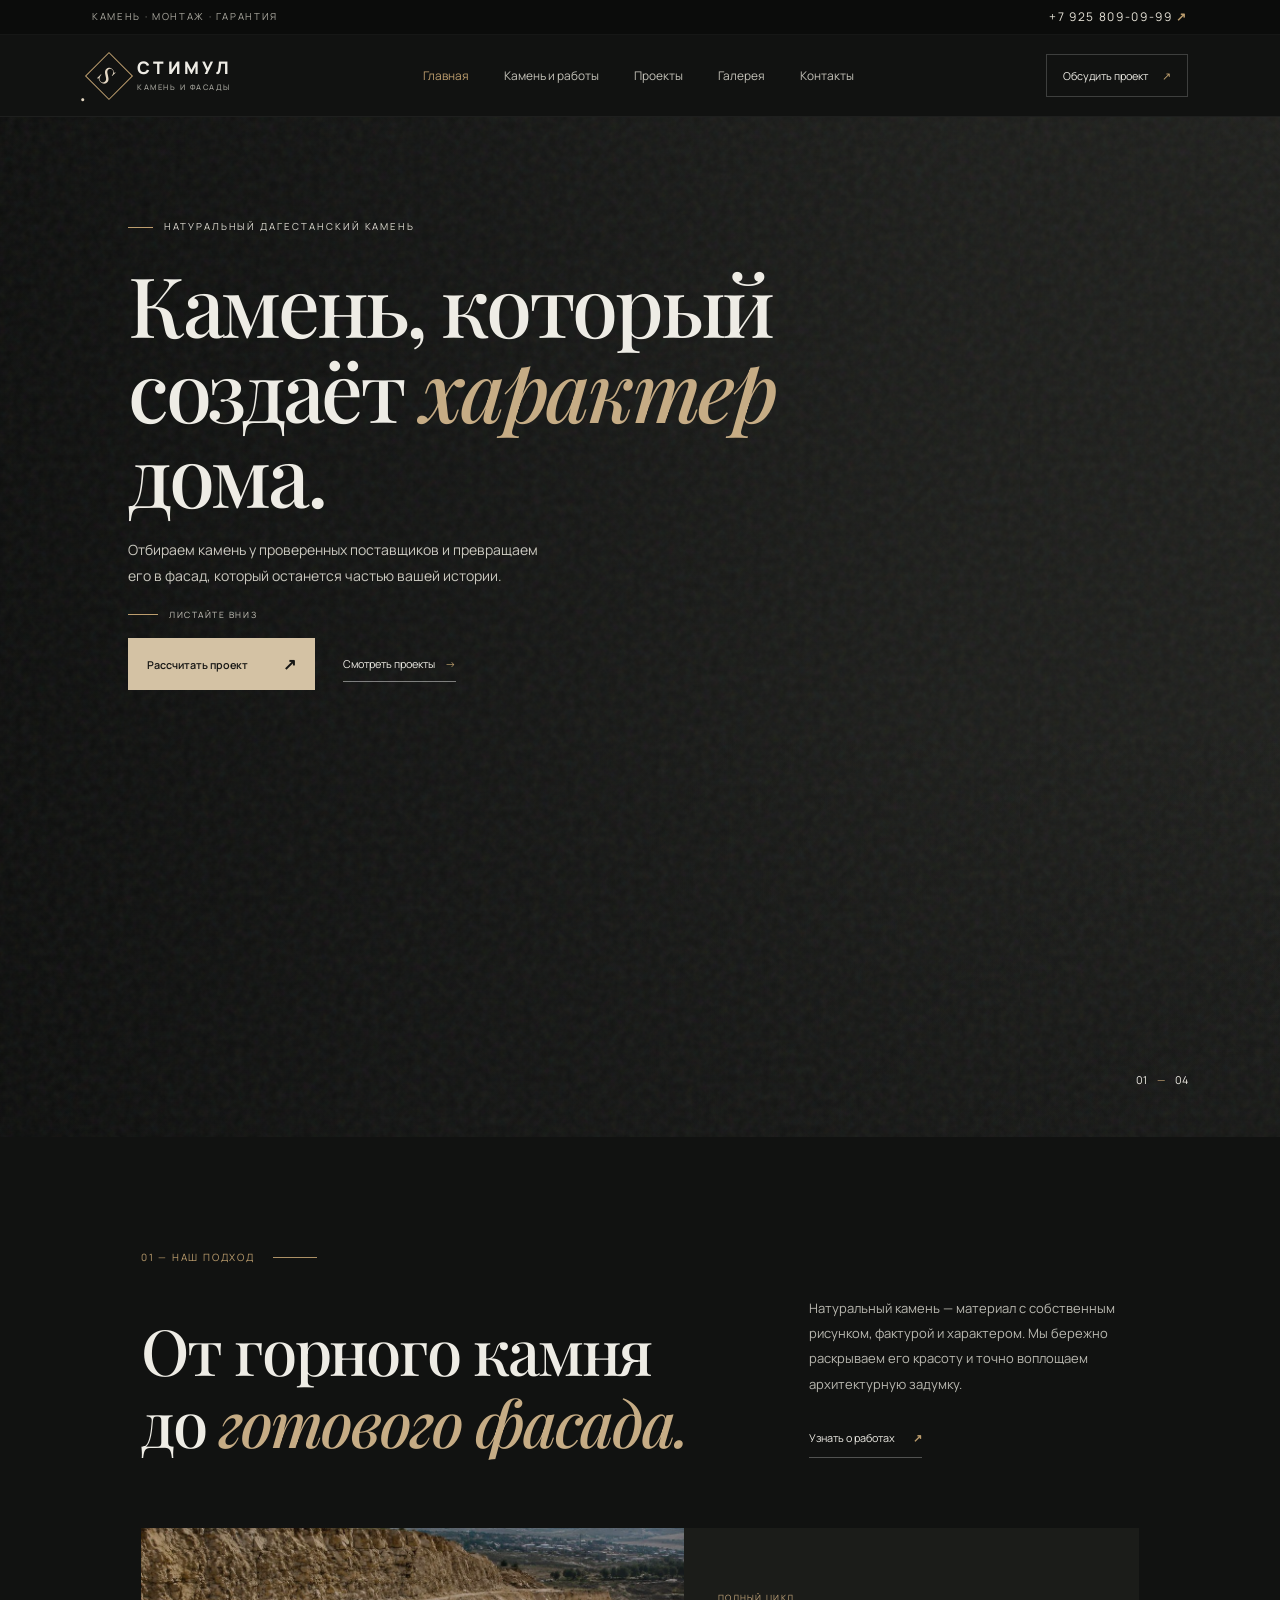
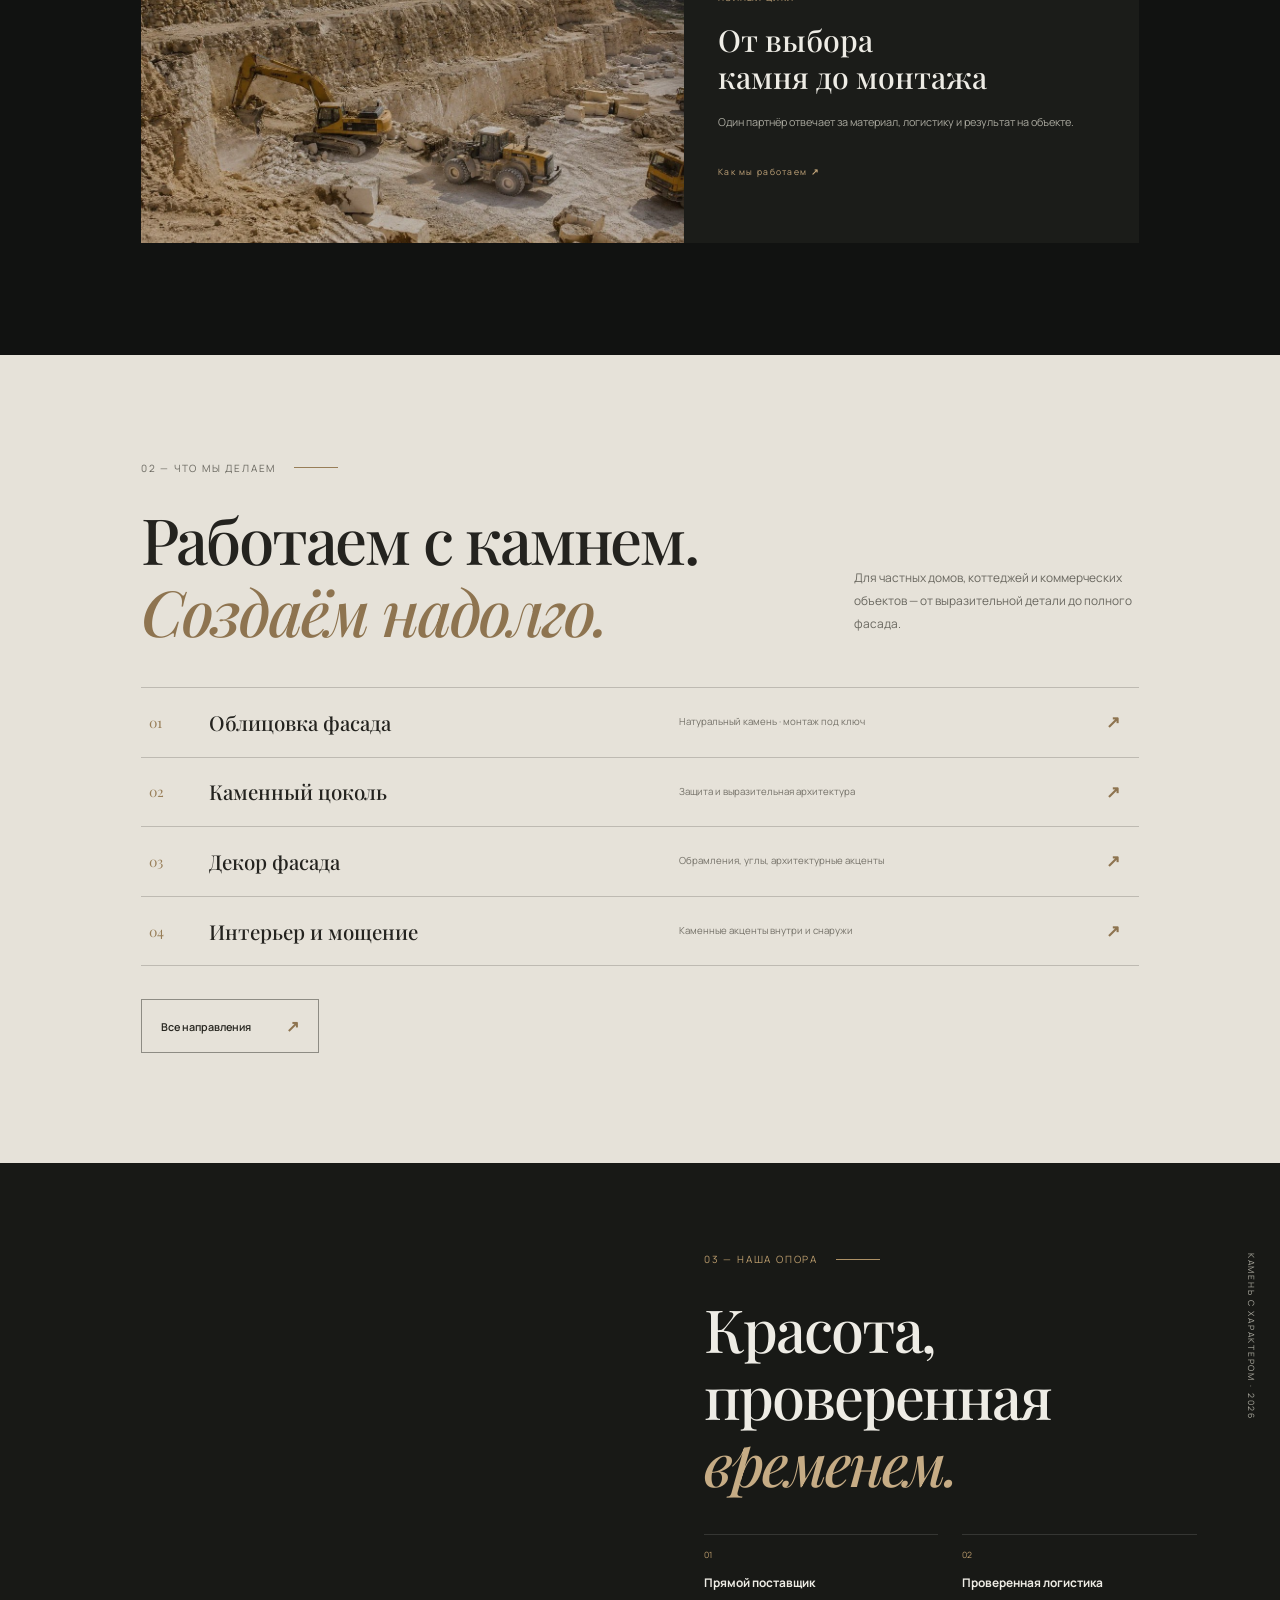
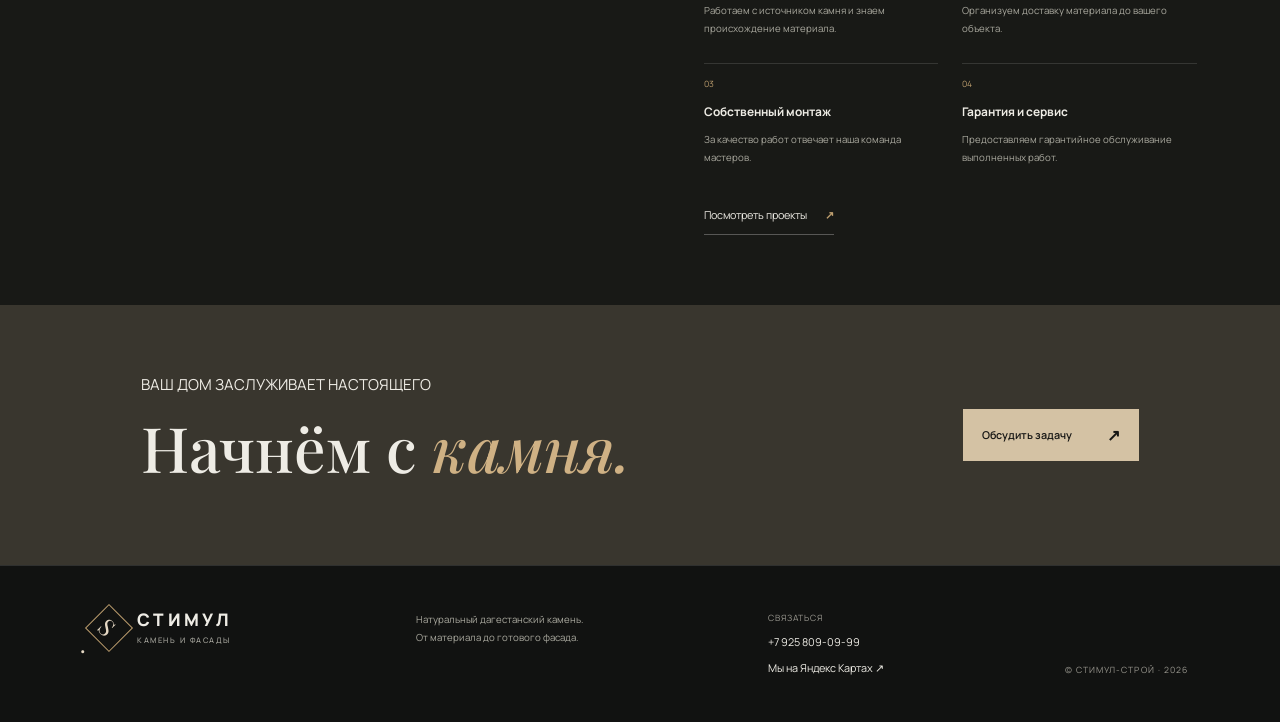
==== commit d1c1bcc9: "Add 3D photo gallery page" ====
--- a/index.html
+++ b/index.html
@@ -1,5 +1,5 @@
 <!doctype html><html lang="ru"><head><meta charset="utf-8"><meta name="viewport" content="width=device-width,initial-scale=1"><meta name="theme-color" content="#111211"><title>СТИМУЛ-СТРОЙ — Дагестанский камень и фасады</title><meta name="description" content="Фасады и отделка натуральным дагестанским камнем. Прямые поставки, собственный монтаж и гарантийное обслуживание."><link rel="preconnect" href="https://avatars.mds.yandex.net"><link rel="preload" as="image" href="https://avatars.mds.yandex.net/get-altay/18777611/2a0000019fff409e292bef80bf6e448fd1f2/XXXL"><link rel="preconnect" href="https://fonts.googleapis.com"><link rel="preconnect" href="https://fonts.gstatic.com" crossorigin><link href="https://fonts.googleapis.com/css2?family=Manrope:wght@400;500;600;700;800&family=Playfair+Display:wght@500;600;700&display=swap" rel="stylesheet"><link rel="stylesheet" href="assets/site.css"></head><body>
-<div class="announcement"><span>КАМЕНЬ · МОНТАЖ · ГАРАНТИЯ</span><a href="tel:+79258090999">+7 925 809-09-99 <b>↗</b></a></div><header class="header"><a class="brand" href="index.html"><span class="brand-mark">S<span>·</span></span><span>СТИМУЛ<small>КАМЕНЬ И ФАСАДЫ</small></span></a><button class="menu-toggle" aria-label="Открыть меню">☰</button><nav><a class="active" href="index.html">Главная</a><a href="stone.html">Камень и работы</a><a href="projects.html">Проекты</a><a href="contacts.html">Контакты</a></nav><a class="header-cta" href="contacts.html#request">Обсудить проект <span>↗</span></a></header>
+<div class="announcement"><span>КАМЕНЬ · МОНТАЖ · ГАРАНТИЯ</span><a href="tel:+79258090999">+7 925 809-09-99 <b>↗</b></a></div><header class="header"><a class="brand" href="index.html"><span class="brand-mark">S<span>·</span></span><span>СТИМУЛ<small>КАМЕНЬ И ФАСАДЫ</small></span></a><button class="menu-toggle" aria-label="Открыть меню">☰</button><nav><a class="active" href="index.html">Главная</a><a href="stone.html">Камень и работы</a><a href="projects.html">Проекты</a><a href="gallery.html">Галерея</a><a href="contacts.html">Контакты</a></nav><a class="header-cta" href="contacts.html#request">Обсудить проект <span>↗</span></a></header>
 <main><section class="hero"><div class="hero-photo" role="img" aria-label="Дом с фасадом из натурального камня"></div><div class="hero-shade"></div><div class="hero-grain"></div><div class="hero-content"><div class="kicker"><i></i> НАТУРАЛЬНЫЙ ДАГЕСТАНСКИЙ КАМЕНЬ</div><h1>Камень, который<br>создаёт <em>характер</em><br>дома.</h1><p>Отбираем камень у проверенных поставщиков и превращаем его в фасад, который останется частью вашей истории.</p><div class="hero-scroll"><span class="scroll-line"></span> ЛИСТАЙТЕ ВНИЗ</div><div class="hero-actions"><a class="button button-light" href="contacts.html#request">Рассчитать проект <span>↗</span></a><a class="text-link" href="projects.html">Смотреть проекты <span>→</span></a></div></div><div class="hero-index">01 <span>—</span> 04</div></section>
 <section class="intro section"><div class="section-label"><span>01 — НАШ ПОДХОД</span><i></i></div><div class="intro-grid"><h2>От горного камня<br>до <em>готового фасада.</em></h2><div class="intro-copy"><p>Натуральный камень — материал с собственным рисунком, фактурой и характером. Мы бережно раскрываем его красоту и точно воплощаем архитектурную задумку.</p><a class="under-link" href="stone.html">Узнать о работах <b>↗</b></a></div></div><div class="process-strip"><img class="process-image" src="assets/dagestan-quarry.jpg" alt="Добыча дагестанского камня в карьере" loading="lazy" decoding="async"><div class="process-card"><span>ПОЛНЫЙ ЦИКЛ</span><strong>От выбора<br>камня до монтажа</strong><p>Один партнёр отвечает за материал, логистику и результат на объекте.</p><a href="stone.html">Как мы работаем <b>↗</b></a></div><div class="process-number">02<span>/04</span></div></div></section>
 <section class="services section"><div class="section-label"><span>02 — ЧТО МЫ ДЕЛАЕМ</span><i></i></div><div class="services-head"><h2>Работаем с камнем.<br><em>Создаём надолго.</em></h2><p>Для частных домов, коттеджей и коммерческих объектов — от выразительной детали до полного фасада.</p></div><div class="service-list"><a href="stone.html#facade"><span>01</span><strong>Облицовка фасада</strong><small>Натуральный камень · монтаж под ключ</small><b>↗</b></a><a href="stone.html#base"><span>02</span><strong>Каменный цоколь</strong><small>Защита и выразительная архитектура</small><b>↗</b></a><a href="stone.html#decor"><span>03</span><strong>Декор фасада</strong><small>Обрамления, углы, архитектурные акценты</small><b>↗</b></a><a href="stone.html#interior"><span>04</span><strong>Интерьер и мощение</strong><small>Каменные акценты внутри и снаружи</small><b>↗</b></a></div><a class="button button-outline" href="stone.html">Все направления <span>↗</span></a></section>
--- a/assets/site.css
+++ b/assets/site.css
@@ -1,4 +1,4 @@
-:root{--bg:#111211;--text:#eeece5;--muted:#aaa99f;--gold:#bd9e6e;--serif:"Playfair Display",Georgia,serif;--sans:Manrope,Arial,sans-serif}*{box-sizing:border-box}html{scroll-behavior:smooth}body{margin:0;background:var(--bg);color:var(--text);font:15.1px/1.65 var(--sans)}a{color:inherit;text-decoration:none}.announcement{height:35px;background:#0b0c0b;border-bottom:1px solid #ffffff0c;display:flex;align-items:center;justify-content:space-between;padding:0 7.2%;font-size:9.7px;letter-spacing:.17em;color:#aaa89f}.announcement a{font-size:11.9px;color:#e9e5da}.announcement b,.header-cta span,.text-link span,.under-link b{color:var(--gold)}.header{height:82px;padding:0 7.2%;display:flex;align-items:center;justify-content:space-between;background:#111211f5;position:relative;z-index:10;border-bottom:1px solid #ffffff0e}.brand{display:flex;align-items:center;gap:11px;font-size:17.3px;line-height:1;letter-spacing:.19em;font-weight:800}.brand small{display:block;font-size:7.6px;letter-spacing:.2em;color:#a5a49c;margin-top:8px;font-weight:500}.brand-mark{width:34px;height:34px;border:1px solid var(--gold);display:grid;place-items:center;color:#e5d8c4;font:23.8px var(--serif);transform:rotate(45deg)}.header nav{display:flex;gap:35px;font-size:11.9px;color:#c4c2b9}.header nav a:hover,.header nav a.active{color:var(--gold)}.header-cta{border:1px solid #ffffff30;padding:12px 16px;font-size:10.8px}.header-cta span{margin-left:12px}.menu-toggle{display:none}.hero{height:calc(100svh + 120px);min-height:850px;position:relative;overflow:hidden;background:#20211e}.hero-photo,.subhero-photo{pointer-events:none;position:absolute;inset:0;background-position:center;background-size:cover;filter:brightness(.67) saturate(.65);transform:scale(1.015)}.hero-photo{background-image:url("https://avatars.mds.yandex.net/get-altay/18777611/2a0000019fff409e292bef80bf6e448fd1f2/XXXL")}.hero-shade{pointer-events:none;position:absolute;inset:0;background:linear-gradient(90deg,#0c0d0cef,#111211d9 34%,#1112114c 72%,#11121128),linear-gradient(0deg,#1112119c,transparent 40%)}.hero-grain{pointer-events:none;position:absolute;inset:0;pointer-events:none;opacity:.07;background-image:url("data:image/svg+xml,%3Csvg xmlns='http://www.w3.org/2000/svg' viewBox='0 0 150 150'%3E%3Cfilter id='n'%3E%3CfeTurbulence type='fractalNoise' baseFrequency='.8' numOctaves='3' stitchTiles='stitch'/%3E%3C/filter%3E%3Crect width='100%25' height='100%25' filter='url(%23n)'/%3E%3C/svg%3E")}.hero-content{position:absolute;left:10%;top:10%;width:min(760px,62%);z-index:2}.kicker{display:flex;align-items:center;gap:11px;font-size:9.7px;letter-spacing:.2em;color:#dedbd1}.kicker i{width:25px;height:1px;background:var(--gold)}h1,h2,h3,p{margin-top:0}.hero h1,.subhero h1{font:500 clamp(58.3px,6.5vw,95px)/1.02 var(--serif);letter-spacing:-.04em;margin:27px 0 20px}.hero h1 em,.subhero h1 em,h2 em{color:#c6ac85;font-weight:500}.hero-content>p,.subhero-inner>p{color:#cbc9c0;max-width:420px;line-height:1.9;font-size:14px}.hero-actions{display:flex;align-items:center;gap:28px;margin-top:0}.button{display:inline-flex;justify-content:space-between;align-items:center;gap:35px;padding:15px 19px;font:600 10.8px var(--sans);transition:.25s}.button:hover{transform:none}.button-light{background:#d4c2a4;color:#161614}.button-light:hover{background:#e1d2b9}.button span{font-size:16.2px}.text-link{font-size:10.8px;border-bottom:1px solid #ffffff70;padding:9px 0}.text-link span{padding-left:8px}.hero-bottom{position:absolute;top:auto;bottom:48px;width:75vw;display:flex;justify-content:space-between;color:#aaa99f;font-size:8.6px;letter-spacing:.18em}.hero-scroll{display:flex;align-items:center;gap:11px;margin:20px 0 18px;color:#c9c6bd;font-size:8.6px;letter-spacing:.18em;line-height:1.2}.scroll-line{display:block;height:1px;width:30px;flex:0 0 30px;background:var(--gold)}.hero-note span{color:var(--gold);padding:0 9px}.hero-index{position:absolute;right:7.2%;bottom:48px;font-size:10.8px}.hero-index span{color:var(--gold);padding:0 8px}.section{padding:112px 11%}.section-label{display:flex;align-items:center;gap:18px;font-size:8.6px;letter-spacing:.19em;color:#b5b2a8}.section-label i{height:1px;width:44px;background:#ad9166}.intro-grid{display:grid;grid-template-columns:1fr .57fr;gap:9%;align-items:end;margin-top:30px}.intro h2,.services h2,.values h2,.gallery-intro h2,.contact-copy h2,.work-list>h2{font:500 clamp(37.8px,5vw,63.7px)/1.13 var(--serif);letter-spacing:-.035em;margin:0}.intro h2 em,.services h2 em,.gallery-intro h2 em,.contact-copy h2 em,.work-list>h2 em{color:#c6ac85}.intro-copy p{font-size:13px;color:#b9b8b0;line-height:1.95;margin-bottom:22px}.under-link{border-bottom:1px solid #ffffff45;padding:10px 0;display:inline-flex;gap:18px;font-size:10.8px}.process-strip{height:315px;margin-top:70px;position:relative;display:grid;grid-template-columns:64% 36%;background:#1c1d1a}.process-image{pointer-events:none;width:100%;height:100%;display:block;object-fit:cover;object-position:center 48%;filter:saturate(.9) brightness(.82)}.process-card{width:130%;min-height:315px;padding:42px 34px;background:#1b1c19;display:flex;flex-direction:column;justify-content:center;align-self:stretch;margin-left:-30%;position:relative;z-index:2;box-shadow:0 20px 50px #0005}.process-card>span,.process-card a{font-size:8.6px;letter-spacing:.15em;color:#c5a77c}.process-card strong{display:block;font:500 30.2px/1.2 var(--serif);margin:17px 0}.process-card p{font-size:10.8px;color:#aaa99f;line-height:1.8}.process-card a{display:block;margin-top:23px}.process-number{position:absolute;right:18px;bottom:17px;font:21.6px var(--serif)}.process-number span{font:9.7px var(--sans);color:#aaa}.services{background:#e6e2d9;color:#24231f;padding-top:105px;padding-bottom:110px}.services .section-label,.work-list .section-label{color:#69675f}.services .section-label i{background:#987e58}.services-head{display:flex;justify-content:space-between;align-items:end;margin:27px 0 40px}.services-head p{max-width:285px;color:#69675f;font-size:11.9px;line-height:1.9}.services h2 em,.work-list>h2 em{color:#8e7450}.service-list{border-top:1px solid #26251f35;margin-bottom:33px}.service-list a{padding:20px 8px;display:grid;grid-template-columns:60px 1.1fr 1fr 25px;align-items:center;border-bottom:1px solid #26251f35;transition:none}.service-list a:hover{padding-left:8px}.service-list a>span{font:14px var(--serif);color:#987e58}.service-list strong{font:500 20.5px var(--serif)}.service-list small{font-size:9.7px;color:#747168}.service-list b{font-size:17.3px;color:#8e7450}.button-outline{border:1px solid #27251f75;color:#26251f}.button-outline span{color:#8e7450}.values{position:relative;min-height:690px;padding:0;display:grid;grid-template-columns:1fr 1fr;background:#181916}.values-photo{pointer-events:none;background:url("https://avatars.mds.yandex.net/get-altay/19838861/2a0000019ff5c13b4092fcd37eddb5bb945f/XXXL") center/cover;filter:saturate(.54) brightness(.72);min-height:690px}.values-panel{padding:88px 13% 70px 10%}.values h2{font-size:clamp(41px,4.8vw,59.4px);margin:27px 0 38px}.value-grid{display:grid;grid-template-columns:1fr 1fr;gap:26px 24px}.value-grid article{border-top:1px solid #ffffff20;padding-top:13px}.value-grid article span{display:block;color:var(--gold);font-size:8.6px;margin-bottom:8px}.value-grid article b{font-size:11.9px}.value-grid article p{font-size:9.7px;color:#aaa99f;line-height:1.8;margin:7px 0 0}.values-panel>.under-link{margin-top:30px}.vertical-note{position:absolute;right:22px;top:90px;writing-mode:vertical-rl;color:#aaa99f;font-size:8.6px;letter-spacing:.2em}.cta-band{min-height:260px;background:#39362e;display:flex;align-items:center;justify-content:space-between;padding:50px 11%;position:relative;overflow:hidden}.cta-band>div:nth-child(2){position:relative;z-index:1}.cta-band>div:nth-child(2)>span{font-size:8.6px;letter-spacing:.18em;color:#c9c3b5}.cta-band h2{font:500 clamp(41px,5.4vw,62.6px)/1.2 var(--serif);margin:12px 0}.cta-band h2 em{color:#cfb184}.cta-band>.button{position:relative;z-index:1}.footer{padding:45px 7.2%;display:grid;grid-template-columns:1.1fr 1.2fr 1fr auto;gap:30px;align-items:start;border-top:1px solid #ffffff20}.footer p{font-size:9.7px;line-height:1.9;color:#aaa99f}.footer>div{display:flex;flex-direction:column;gap:8px}.footer>div span,.footer>small{font-size:8.6px;color:#99978f;letter-spacing:.12em}.footer>div a{font-size:10.8px}.footer>small{align-self:end}.subhero{height:510px;position:relative;overflow:hidden;background:#20211f}.subhero-photo{filter:brightness(.53) saturate(.5)}.stone-page-photo{background-image:url("https://avatars.mds.yandex.net/get-altay/20336841/2a0000019ff5c14d79ff3852a11d3bc487ed/XXXL")}.stone-page-photo{filter:brightness(.78) saturate(.72);background-position:center 52%}.projects-page-photo{background-image:url("https://avatars.mds.yandex.net/get-altay/20336841/2a0000019ff5c147f57e3b9c170a08340711/XXXL")}.contacts-page-photo{background-image:url("https://avatars.mds.yandex.net/get-altay/19838861/2a0000019ff5c13b4092fcd37eddb5bb945f/XXXL")}.subhero:after{pointer-events:none;content:"";position:absolute;inset:0;background:linear-gradient(90deg,#111211ed,#11121170 70%,#11121140)}.subhero-inner{position:absolute;z-index:1;left:11%;top:75px;max-width:610px}.subhero h1{font-size:clamp(51.8px,6.5vw,79.9px);margin:23px 0 14px}.subhero-inner>p{max-width:420px}.breadcrumbs{margin-top:45px;color:#aaa99f;font-size:9.7px}.breadcrumbs a{color:#e4dfd4}.material{padding-bottom:60px}.material-cards{display:grid;grid-template-columns:repeat(3,1fr);gap:22px;margin-top:55px}.material-card{background:#191a18;padding-bottom:20px}.material-card>span,.material-card h3,.material-card p{margin-left:20px;margin-right:20px}.material-card>span{display:block;margin-top:17px;color:var(--gold);font-size:8.6px}.material-card h3{font:500 21.6px var(--serif);margin-top:10px;margin-bottom:6px}.material-card p{font-size:10.8px;color:#aaa99f;line-height:1.8}.material-swatch{width:100%;height:160px;display:block;object-fit:cover;object-position:center}.work-list{background:#e6e2d9;color:#24231f}.work-list>h2{margin:27px 0 35px}.work-list article{border-top:1px solid #26251f35;padding:25px 5px;display:grid;grid-template-columns:70px 1fr 130px}.work-list article:last-child{border-bottom:1px solid #26251f35}.work-list article>span{font:15.1px var(--serif);color:#987e58}.work-list article h3{font:500 23.8px var(--serif);margin:0 0 7px}.work-list article p{font-size:10.8px;line-height:1.85;max-width:570px;color:#69675f;margin:0}.work-list article>b{font-size:8.6px;letter-spacing:.16em;color:#817967;text-align:right}.quote-block{text-align:center;padding:80px 15%;background:#37352f}.quote-block>span{font:75.6px var(--serif);color:#b59a70}.quote-block blockquote{font:500 clamp(29.2px,4.3vw,45.4px)/1.25 var(--serif);margin:15px 0 25px}.projects-hero{height:490px}.gallery-intro{display:flex;justify-content:space-between;align-items:end;margin:28px 0 38px}.gallery-intro p{max-width:350px;font-size:10.8px;line-height:1.9;color:#aaa99f}.gallery-grid{display:grid;grid-template-columns:1fr 1fr;grid-auto-rows:300px;gap:15px}.gallery-item{position:relative;overflow:hidden;margin:0;background:#252621}.gallery-item.tall{grid-row:span 2}.gallery-item.wide{grid-column:span 2}.gallery-item img{width:100%;height:100%;object-fit:cover;filter:brightness(.76) saturate(.7);transition:filter .2s}.gallery-item:hover img{filter:brightness(.76) saturate(.7)}.gallery-item figcaption{position:absolute;bottom:0;left:0;right:0;padding:17px 20px;background:linear-gradient(0deg,#0c0d0bd9,transparent);font-size:8.6px;letter-spacing:.15em}.gallery-item figcaption span{color:var(--gold);margin-right:13px}.gallery-note{margin-top:27px;border-top:1px solid #ffffff20;padding-top:22px;display:grid;grid-template-columns:30px 1fr auto;gap:12px;align-items:center}.gallery-note>span{color:var(--gold);font-size:21.6px}.gallery-note p{font-size:10.8px;color:#aaa99f}.gallery-note a{font-size:11.9px;color:#d2c5ae}.contacts-hero{height:440px}.contacts-hero .subhero-inner{top:53px}.contacts-hero h1{font-size:clamp(46.4px,5.8vw,71.3px)}.contacts-hero .breadcrumbs{margin-top:28px}.contact-layout{padding-top:100px;padding-bottom:110px;display:grid;grid-template-columns:.9fr 1fr;gap:10%;position:relative;overflow:hidden}.contact-copy{position:relative}.contact-copy h2{margin:28px 0 18px}.contact-copy>p{font-size:11.9px;color:#aaa99f;line-height:1.9;max-width:330px}.contact-phone{display:block;font:500 30.2px var(--serif);margin-top:27px}.contact-phone span{color:var(--gold);font:15.1px var(--sans);padding-left:7px}.contact-copy>small{font-size:8.6px;color:#99978f;display:block;margin-top:5px}.map-link{display:flex;align-items:center;gap:14px;margin-top:35px;border-top:1px solid #ffffff20;padding-top:20px;max-width:340px}.map-pin{width:36px;height:36px;border:1px solid var(--gold);border-radius:50%;display:grid;place-items:center;color:var(--gold);font-size:21.6px}.map-link b,.map-link small{display:block}.map-link b{font-size:10.8px}.map-link small{font-size:8.6px;color:#aaa99f;margin-top:4px}.request-form{background:#1b1c19;padding:34px 38px;border:1px solid #ffffff0c;position:relative;z-index:1}.form-top{display:flex;justify-content:space-between;padding-bottom:20px;border-bottom:1px solid #ffffff20;color:#c5a77c;font-size:8.6px;letter-spacing:.16em;margin-bottom:20px}.form-top span+span{color:#aaa99f}.request-form label{display:block;margin:17px 0;color:#dedbd1;font-size:9.7px}.request-form input,.request-form select,.request-form textarea{display:block;width:100%;background:none;border:0;border-bottom:1px solid #ffffff38;border-radius:0;color:#f0eee7;padding:11px 0;font:11.9px var(--sans);outline:0}.request-form input:focus,.request-form select:focus,.request-form textarea:focus{border-color:#c5a77c}.request-form input::placeholder,.request-form textarea::placeholder{color:#73736d}.request-form select{color:#c5c2b8}.request-form select option{background:#191a18}.request-form textarea{resize:vertical}.optional{float:right;font-size:8.6px;color:#85847e}.submit-button{border:0;width:100%;margin-top:9px;cursor:pointer}.form-privacy{font-size:8.6px;color:#8d8c84;line-height:1.7;margin:11px 0 0}.form-success{font-size:9.7px;color:#cdb890;margin-top:12px}.contact-bottom{padding:18px 11%;border-top:1px solid #ffffff20;display:flex;justify-content:space-between;color:#aaa99f;font-size:8.6px;letter-spacing:.14em}.contact-bottom i{color:var(--gold);font-style:normal}.contact-bottom a{color:#d0c2a6}.reveal{opacity:1;transform:none;transition:none}@media(max-width:900px){.header{padding:0 5%;height:72px}.header nav{gap:16px}.header-cta{padding:10px;font-size:9.7px}.hero-content{left:8%;width:60%}.section{padding-left:8%;padding-right:8%}.values-panel{padding-left:8%;padding-right:8%}.footer{padding-left:5%;padding-right:5%;grid-template-columns:1fr 1fr}.footer>small{justify-self:end}.contact-layout{gap:6%}}@media(max-width:640px){.announcement{padding:0 5%;font-size:7.6px}.announcement a{font-size:10.8px}.header{height:68px}.brand{font-size:15.1px}.brand-mark{width:30px;height:30px}.header-cta{display:none}.menu-toggle{display:block;border:0;background:none;color:var(--text);font-size:21.6px}.header nav{display:none;position:absolute;top:68px;left:0;right:0;background:#151614;padding:22px 6%;flex-direction:column;gap:18px;border-bottom:1px solid #ffffff20}.header nav.open{display:flex}.hero{height:calc(100svh + 80px);min-height:760px;max-height:none}.hero-photo{background-position:60% center}.hero-shade{background:linear-gradient(90deg,#10110ff0,#10110fc9 55%,#10110f55),linear-gradient(0deg,#111211b5,transparent 65%)}.hero-content{left:7%;top:12%;width:86%}.hero h1{font-size:clamp(49.7px,12.4vw,71.3px)}.hero-content>p{max-width:340px;font-size:11.9px}.hero-actions{gap:19px;flex-wrap:wrap}.button{padding:14px;font-size:9.7px}.hero-bottom{top:auto;bottom:27px;left:7%;width:86%}.hero-index{display:none}.section{padding:75px 7%}.intro-grid{grid-template-columns:1fr;gap:20px;margin-top:25px}.intro h2,.services h2,.gallery-intro h2,.contact-copy h2,.work-list>h2{font-size:42.1px}.process-strip{height:auto;grid-template-columns:1fr;margin-top:38px;padding-bottom:0}.process-image{height:225px}.process-card{width:auto;min-height:0;align-self:auto;display:block;margin:-25px 15px 0;padding:25px}.process-number{right:24px;bottom:14px}.services-head{display:block;margin:25px 0}.services-head p{margin-top:16px}.service-list a{grid-template-columns:35px 1fr 20px;gap:4px;padding:16px 0}.service-list strong{font-size:17.3px}.service-list small{grid-column:2;grid-row:2;margin-top:3px}.service-list b{grid-column:3;grid-row:1/3}.values{grid-template-columns:1fr}.values-photo{min-height:280px;height:280px}.values-panel{padding:55px 7% 65px}.values h2{font-size:46.4px}.value-grid{gap:20px}.vertical-note{right:10px;top:310px}.cta-band{padding:45px 7%;min-height:260px;display:block}.cta-band h2{font-size:46.4px}.cta-band>.button{margin-top:25px}.footer{grid-template-columns:1fr 1fr;gap:25px;padding:34px 7%}.footer p{font-size:8.6px}.footer>small{font-size:7.6px}.subhero{height:475px}.subhero-inner{left:7%;right:7%;top:67px}.subhero h1{font-size:57.2px}.subhero-inner>p{font-size:11.9px}.breadcrumbs{margin-top:30px}.material-cards{grid-template-columns:1fr;gap:13px;margin-top:35px}.material-card{display:grid;grid-template-columns:120px 1fr;grid-template-rows:auto auto 1fr;padding:0 14px 14px 0;column-gap:15px}.material-swatch{grid-row:1/4;height:130px}.material-card>span{margin:15px 0 0}.material-card h3{font-size:19.4px;margin:5px 0}.material-card p{font-size:9.7px;margin:0}.work-list article{grid-template-columns:40px 1fr;padding:20px 0}.work-list article>b{display:none}.work-list article h3{font-size:20.5px}.work-list article p{font-size:9.7px}.quote-block{padding:65px 7%}.projects-hero{height:460px}.gallery-intro{display:block}.gallery-intro p{margin-top:17px}.gallery-grid{grid-template-columns:1fr;grid-auto-rows:250px;gap:12px}.gallery-item.tall,.gallery-item.wide{grid-row:auto;grid-column:auto}.gallery-note{grid-template-columns:22px 1fr}.gallery-note a{grid-column:2}.contacts-hero{height:450px}.contacts-hero h1{font-size:49.7px}.contact-layout{grid-template-columns:1fr;gap:36px;padding-top:66px}.contact-copy h2{font-size:43.2px}.request-form{padding:25px 20px}.contact-bottom{padding:16px 7%;font-size:7.6px;gap:15px}.contact-bottom a{text-align:right}.hero-actions .text-link{font-size:9.7px}}@media(prefers-reduced-motion:reduce){*,*:before,*:after{scroll-behavior:auto!important;animation-duration:.01ms!important;transition-duration:.01ms!important}}
+:root{--bg:#111211;--text:#eeece5;--muted:#aaa99f;--gold:#bd9e6e;--serif:"Playfair Display",Georgia,serif;--sans:Manrope,Arial,sans-serif}*{box-sizing:border-box}html{scroll-behavior:smooth}body{margin:0;background:var(--bg);color:var(--text);font:15.1px/1.65 var(--sans)}a{color:inherit;text-decoration:none}.announcement{height:35px;background:#0b0c0b;border-bottom:1px solid #ffffff0c;display:flex;align-items:center;justify-content:space-between;padding:0 7.2%;font-size:9.7px;letter-spacing:.17em;color:#aaa89f}.announcement a{font-size:11.9px;color:#e9e5da}.announcement b,.header-cta span,.text-link span,.under-link b{color:var(--gold)}.header{height:82px;padding:0 7.2%;display:flex;align-items:center;justify-content:space-between;background:#111211f5;position:relative;z-index:10;border-bottom:1px solid #ffffff0e}.brand{display:flex;align-items:center;gap:11px;font-size:17.3px;line-height:1;letter-spacing:.19em;font-weight:800}.brand small{display:block;font-size:7.6px;letter-spacing:.2em;color:#a5a49c;margin-top:8px;font-weight:500}.brand-mark{width:34px;height:34px;border:1px solid var(--gold);display:grid;place-items:center;color:#e5d8c4;font:23.8px var(--serif);transform:rotate(45deg)}.header nav{display:flex;gap:35px;font-size:11.9px;color:#c4c2b9}.header nav a:hover,.header nav a.active{color:var(--gold)}.header-cta{border:1px solid #ffffff30;padding:12px 16px;font-size:10.8px}.header-cta span{margin-left:12px}.menu-toggle{display:none}.hero{height:calc(100svh + 120px);min-height:850px;position:relative;overflow:hidden;background:#20211e}.hero-photo,.subhero-photo{pointer-events:none;position:absolute;inset:0;background-position:center;background-size:cover;filter:brightness(.67) saturate(.65);transform:scale(1.015)}.hero-photo{background-image:url("https://avatars.mds.yandex.net/get-altay/18777611/2a0000019fff409e292bef80bf6e448fd1f2/XXXL")}.hero-shade{pointer-events:none;position:absolute;inset:0;background:linear-gradient(90deg,#0c0d0cef,#111211d9 34%,#1112114c 72%,#11121128),linear-gradient(0deg,#1112119c,transparent 40%)}.hero-grain{pointer-events:none;position:absolute;inset:0;pointer-events:none;opacity:.07;background-image:url("data:image/svg+xml,%3Csvg xmlns='http://www.w3.org/2000/svg' viewBox='0 0 150 150'%3E%3Cfilter id='n'%3E%3CfeTurbulence type='fractalNoise' baseFrequency='.8' numOctaves='3' stitchTiles='stitch'/%3E%3C/filter%3E%3Crect width='100%25' height='100%25' filter='url(%23n)'/%3E%3C/svg%3E")}.hero-content{position:absolute;left:10%;top:10%;width:min(760px,62%);z-index:2}.kicker{display:flex;align-items:center;gap:11px;font-size:9.7px;letter-spacing:.2em;color:#dedbd1}.kicker i{width:25px;height:1px;background:var(--gold)}h1,h2,h3,p{margin-top:0}.hero h1,.subhero h1{font:500 clamp(58.3px,6.5vw,95px)/1.02 var(--serif);letter-spacing:-.04em;margin:27px 0 20px}.hero h1 em,.subhero h1 em,h2 em{color:#c6ac85;font-weight:500}.hero-content>p,.subhero-inner>p{color:#cbc9c0;max-width:420px;line-height:1.9;font-size:14px}.hero-actions{display:flex;align-items:center;gap:28px;margin-top:0}.button{display:inline-flex;justify-content:space-between;align-items:center;gap:35px;padding:15px 19px;font:600 10.8px var(--sans);transition:.25s}.button:hover{transform:none}.button-light{background:#d4c2a4;color:#161614}.button-light:hover{background:#e1d2b9}.button span{font-size:16.2px}.text-link{font-size:10.8px;border-bottom:1px solid #ffffff70;padding:9px 0}.text-link span{padding-left:8px}.hero-bottom{position:absolute;top:auto;bottom:48px;width:75vw;display:flex;justify-content:space-between;color:#aaa99f;font-size:8.6px;letter-spacing:.18em}.hero-scroll{display:flex;align-items:center;gap:11px;margin:20px 0 18px;color:#c9c6bd;font-size:8.6px;letter-spacing:.18em;line-height:1.2}.scroll-line{display:block;height:1px;width:30px;flex:0 0 30px;background:var(--gold)}.hero-note span{color:var(--gold);padding:0 9px}.hero-index{position:absolute;right:7.2%;bottom:48px;font-size:10.8px}.hero-index span{color:var(--gold);padding:0 8px}.section{padding:112px 11%}.section-label{display:flex;align-items:center;gap:18px;font-size:8.6px;letter-spacing:.19em;color:#b5b2a8}.section-label i{height:1px;width:44px;background:#ad9166}.intro-grid{display:grid;grid-template-columns:1fr .57fr;gap:9%;align-items:end;margin-top:30px}.intro h2,.services h2,.values h2,.gallery-intro h2,.contact-copy h2,.work-list>h2{font:500 clamp(37.8px,5vw,63.7px)/1.13 var(--serif);letter-spacing:-.035em;margin:0}.intro h2 em,.services h2 em,.gallery-intro h2 em,.contact-copy h2 em,.work-list>h2 em{color:#c6ac85}.intro-copy p{font-size:13px;color:#b9b8b0;line-height:1.95;margin-bottom:22px}.under-link{border-bottom:1px solid #ffffff45;padding:10px 0;display:inline-flex;gap:18px;font-size:10.8px}.process-strip{height:315px;margin-top:70px;position:relative;display:grid;grid-template-columns:62% 38%;grid-template-rows:minmax(0,1fr);overflow:hidden;background:#1c1d1a}.process-image{pointer-events:none;width:100%;height:100%;min-width:0;min-height:0;display:block;object-fit:cover;object-position:center 48%;filter:saturate(.9) brightness(.82)}.process-card{width:120%;height:100%;min-width:0;min-height:0;padding:42px 34px;background:#1b1c19;display:flex;flex-direction:column;justify-content:center;align-self:stretch;margin-left:-20%;position:relative;z-index:2;box-shadow:0 20px 50px #0005}.process-card>span,.process-card a{font-size:8.6px;letter-spacing:.15em;color:#c5a77c}.process-card strong{display:block;font:500 30.2px/1.2 var(--serif);margin:17px 0}.process-card p{font-size:10.8px;color:#aaa99f;line-height:1.8}.process-card a{display:block;margin-top:23px}.process-number{position:absolute;right:18px;bottom:17px;font:21.6px var(--serif)}.process-number span{font:9.7px var(--sans);color:#aaa}.services{background:#e6e2d9;color:#24231f;padding-top:105px;padding-bottom:110px}.services .section-label,.work-list .section-label{color:#69675f}.services .section-label i{background:#987e58}.services-head{display:flex;justify-content:space-between;align-items:end;margin:27px 0 40px}.services-head p{max-width:285px;color:#69675f;font-size:11.9px;line-height:1.9}.services h2 em,.work-list>h2 em{color:#8e7450}.service-list{border-top:1px solid #26251f35;margin-bottom:33px}.service-list a{padding:20px 8px;display:grid;grid-template-columns:60px 1.1fr 1fr 25px;align-items:center;border-bottom:1px solid #26251f35;transition:none}.service-list a:hover{padding-left:8px}.service-list a>span{font:14px var(--serif);color:#987e58}.service-list strong{font:500 20.5px var(--serif)}.service-list small{font-size:9.7px;color:#747168}.service-list b{font-size:17.3px;color:#8e7450}.button-outline{border:1px solid #27251f75;color:#26251f}.button-outline span{color:#8e7450}.values{position:relative;min-height:690px;padding:0;display:grid;grid-template-columns:1fr 1fr;background:#181916}.values-photo{pointer-events:none;background:url("https://avatars.mds.yandex.net/get-altay/19838861/2a0000019ff5c13b4092fcd37eddb5bb945f/XXXL") center/cover;filter:saturate(.54) brightness(.72);min-height:690px}.values-panel{padding:88px 13% 70px 10%}.values h2{font-size:clamp(41px,4.8vw,59.4px);margin:27px 0 38px}.value-grid{display:grid;grid-template-columns:1fr 1fr;gap:26px 24px}.value-grid article{border-top:1px solid #ffffff20;padding-top:13px}.value-grid article span{display:block;color:var(--gold);font-size:8.6px;margin-bottom:8px}.value-grid article b{font-size:11.9px}.value-grid article p{font-size:9.7px;color:#aaa99f;line-height:1.8;margin:7px 0 0}.values-panel>.under-link{margin-top:30px}.vertical-note{position:absolute;right:22px;top:90px;writing-mode:vertical-rl;color:#aaa99f;font-size:8.6px;letter-spacing:.2em}.cta-band{min-height:260px;background:#39362e;display:flex;align-items:center;justify-content:space-between;padding:50px 11%;position:relative;overflow:hidden}.cta-band>div:nth-child(2){position:relative;z-index:1}.cta-band>div:nth-child(2)>span{font-size:8.6px;letter-spacing:.18em;color:#c9c3b5}.cta-band h2{font:500 clamp(41px,5.4vw,62.6px)/1.2 var(--serif);margin:12px 0}.cta-band h2 em{color:#cfb184}.cta-band>.button{position:relative;z-index:1}.footer{padding:45px 7.2%;display:grid;grid-template-columns:1.1fr 1.2fr 1fr auto;gap:30px;align-items:start;border-top:1px solid #ffffff20}.footer p{font-size:9.7px;line-height:1.9;color:#aaa99f}.footer>div{display:flex;flex-direction:column;gap:8px}.footer>div span,.footer>small{font-size:8.6px;color:#99978f;letter-spacing:.12em}.footer>div a{font-size:10.8px}.footer>small{align-self:end}.subhero{height:510px;position:relative;overflow:hidden;background:#20211f}.subhero-photo{filter:brightness(.53) saturate(.5)}.stone-page-photo{background-image:url("https://avatars.mds.yandex.net/get-altay/20336841/2a0000019ff5c14d79ff3852a11d3bc487ed/XXXL")}.stone-page-photo{filter:brightness(.78) saturate(.72);background-position:center 52%}.projects-page-photo{background-image:url("https://avatars.mds.yandex.net/get-altay/20336841/2a0000019ff5c147f57e3b9c170a08340711/XXXL")}.contacts-page-photo{background-image:url("https://avatars.mds.yandex.net/get-altay/19838861/2a0000019ff5c13b4092fcd37eddb5bb945f/XXXL")}.subhero:after{pointer-events:none;content:"";position:absolute;inset:0;background:linear-gradient(90deg,#111211ed,#11121170 70%,#11121140)}.subhero-inner{position:absolute;z-index:1;left:11%;top:75px;max-width:610px}.subhero h1{font-size:clamp(51.8px,6.5vw,79.9px);margin:23px 0 14px}.subhero-inner>p{max-width:420px}.breadcrumbs{margin-top:45px;color:#aaa99f;font-size:9.7px}.breadcrumbs a{color:#e4dfd4}.material{padding-bottom:60px}.material-cards{display:grid;grid-template-columns:repeat(3,1fr);gap:22px;margin-top:55px}.material-card{background:#191a18;padding-bottom:20px}.material-card>span,.material-card h3,.material-card p{margin-left:20px;margin-right:20px}.material-card>span{display:block;margin-top:17px;color:var(--gold);font-size:8.6px}.material-card h3{font:500 21.6px var(--serif);margin-top:10px;margin-bottom:6px}.material-card p{font-size:10.8px;color:#aaa99f;line-height:1.8}.material-swatch{width:100%;height:160px;display:block;object-fit:cover;object-position:center}.work-list{background:#e6e2d9;color:#24231f}.work-list>h2{margin:27px 0 35px}.work-list article{border-top:1px solid #26251f35;padding:25px 5px;display:grid;grid-template-columns:70px 1fr 130px}.work-list article:last-child{border-bottom:1px solid #26251f35}.work-list article>span{font:15.1px var(--serif);color:#987e58}.work-list article h3{font:500 23.8px var(--serif);margin:0 0 7px}.work-list article p{font-size:10.8px;line-height:1.85;max-width:570px;color:#69675f;margin:0}.work-list article>b{font-size:8.6px;letter-spacing:.16em;color:#817967;text-align:right}.quote-block{text-align:center;padding:80px 15%;background:#37352f}.quote-block>span{font:75.6px var(--serif);color:#b59a70}.quote-block blockquote{font:500 clamp(29.2px,4.3vw,45.4px)/1.25 var(--serif);margin:15px 0 25px}.projects-hero{height:490px}.gallery-intro{display:flex;justify-content:space-between;align-items:end;margin:28px 0 38px}.gallery-intro p{max-width:350px;font-size:10.8px;line-height:1.9;color:#aaa99f}.gallery-grid{display:grid;grid-template-columns:1fr 1fr;grid-auto-rows:300px;gap:15px}.gallery-item{position:relative;overflow:hidden;margin:0;background:#252621}.gallery-item.tall{grid-row:span 2}.gallery-item.wide{grid-column:span 2}.gallery-item img{width:100%;height:100%;object-fit:cover;filter:brightness(.76) saturate(.7);transition:filter .2s}.gallery-item:hover img{filter:brightness(.76) saturate(.7)}.gallery-item figcaption{position:absolute;bottom:0;left:0;right:0;padding:17px 20px;background:linear-gradient(0deg,#0c0d0bd9,transparent);font-size:8.6px;letter-spacing:.15em}.gallery-item figcaption span{color:var(--gold);margin-right:13px}.gallery-note{margin-top:27px;border-top:1px solid #ffffff20;padding-top:22px;display:grid;grid-template-columns:30px 1fr auto;gap:12px;align-items:center}.gallery-note>span{color:var(--gold);font-size:21.6px}.gallery-note p{font-size:10.8px;color:#aaa99f}.gallery-note a{font-size:11.9px;color:#d2c5ae}.contacts-hero{height:440px}.contacts-hero .subhero-inner{top:53px}.contacts-hero h1{font-size:clamp(46.4px,5.8vw,71.3px)}.contacts-hero .breadcrumbs{margin-top:28px}.contact-layout{padding-top:100px;padding-bottom:110px;display:grid;grid-template-columns:.9fr 1fr;gap:10%;position:relative;overflow:hidden}.contact-copy{position:relative}.contact-copy h2{margin:28px 0 18px}.contact-copy>p{font-size:11.9px;color:#aaa99f;line-height:1.9;max-width:330px}.contact-phone{display:block;font:500 30.2px var(--serif);margin-top:27px}.contact-phone span{color:var(--gold);font:15.1px var(--sans);padding-left:7px}.contact-copy>small{font-size:8.6px;color:#99978f;display:block;margin-top:5px}.map-link{display:flex;align-items:center;gap:14px;margin-top:35px;border-top:1px solid #ffffff20;padding-top:20px;max-width:340px}.map-pin{width:36px;height:36px;border:1px solid var(--gold);border-radius:50%;display:grid;place-items:center;color:var(--gold);font-size:21.6px}.map-link b,.map-link small{display:block}.map-link b{font-size:10.8px}.map-link small{font-size:8.6px;color:#aaa99f;margin-top:4px}.request-form{background:#1b1c19;padding:34px 38px;border:1px solid #ffffff0c;position:relative;z-index:1}.form-top{display:flex;justify-content:space-between;padding-bottom:20px;border-bottom:1px solid #ffffff20;color:#c5a77c;font-size:8.6px;letter-spacing:.16em;margin-bottom:20px}.form-top span+span{color:#aaa99f}.request-form label{display:block;margin:17px 0;color:#dedbd1;font-size:9.7px}.request-form input,.request-form select,.request-form textarea{display:block;width:100%;background:none;border:0;border-bottom:1px solid #ffffff38;border-radius:0;color:#f0eee7;padding:11px 0;font:11.9px var(--sans);outline:0}.request-form input:focus,.request-form select:focus,.request-form textarea:focus{border-color:#c5a77c}.request-form input::placeholder,.request-form textarea::placeholder{color:#73736d}.request-form select{color:#c5c2b8}.request-form select option{background:#191a18}.request-form textarea{resize:vertical}.optional{float:right;font-size:8.6px;color:#85847e}.submit-button{border:0;width:100%;margin-top:9px;cursor:pointer}.form-privacy{font-size:8.6px;color:#8d8c84;line-height:1.7;margin:11px 0 0}.form-success{font-size:9.7px;color:#cdb890;margin-top:12px}.contact-bottom{padding:18px 11%;border-top:1px solid #ffffff20;display:flex;justify-content:space-between;color:#aaa99f;font-size:8.6px;letter-spacing:.14em}.contact-bottom i{color:var(--gold);font-style:normal}.contact-bottom a{color:#d0c2a6}.reveal{opacity:1;transform:none;transition:none}@media(max-width:900px){.header{padding:0 5%;height:72px}.header nav{gap:16px}.header-cta{padding:10px;font-size:9.7px}.hero-content{left:8%;width:60%}.section{padding-left:8%;padding-right:8%}.values-panel{padding-left:8%;padding-right:8%}.footer{padding-left:5%;padding-right:5%;grid-template-columns:1fr 1fr}.footer>small{justify-self:end}.contact-layout{gap:6%}}@media(max-width:640px){.announcement{padding:0 5%;font-size:7.6px}.announcement a{font-size:10.8px}.header{height:68px}.brand{font-size:15.1px}.brand-mark{width:30px;height:30px}.header-cta{display:none}.menu-toggle{display:block;border:0;background:none;color:var(--text);font-size:21.6px}.header nav{display:none;position:absolute;top:68px;left:0;right:0;background:#151614;padding:22px 6%;flex-direction:column;gap:18px;border-bottom:1px solid #ffffff20}.header nav.open{display:flex}.hero{height:calc(100svh + 80px);min-height:760px;max-height:none}.hero-photo{background-position:60% center}.hero-shade{background:linear-gradient(90deg,#10110ff0,#10110fc9 55%,#10110f55),linear-gradient(0deg,#111211b5,transparent 65%)}.hero-content{left:7%;top:12%;width:86%}.hero h1{font-size:clamp(49.7px,12.4vw,71.3px)}.hero-content>p{max-width:340px;font-size:11.9px}.hero-actions{gap:19px;flex-wrap:wrap}.button{padding:14px;font-size:9.7px}.hero-bottom{top:auto;bottom:27px;left:7%;width:86%}.hero-index{display:none}.section{padding:75px 7%}.intro-grid{grid-template-columns:1fr;gap:20px;margin-top:25px}.intro h2,.services h2,.gallery-intro h2,.contact-copy h2,.work-list>h2{font-size:42.1px}.process-strip{height:auto;grid-template-columns:1fr;grid-template-rows:auto;overflow:visible;margin-top:38px;padding-bottom:0}.process-image{height:225px}.process-card{width:auto;height:auto;min-height:0;align-self:auto;display:block;margin:-25px 15px 0;padding:25px}.process-number{right:24px;bottom:14px}.services-head{display:block;margin:25px 0}.services-head p{margin-top:16px}.service-list a{grid-template-columns:35px 1fr 20px;gap:4px;padding:16px 0}.service-list strong{font-size:17.3px}.service-list small{grid-column:2;grid-row:2;margin-top:3px}.service-list b{grid-column:3;grid-row:1/3}.values{grid-template-columns:1fr}.values-photo{min-height:280px;height:280px}.values-panel{padding:55px 7% 65px}.values h2{font-size:46.4px}.value-grid{gap:20px}.vertical-note{right:10px;top:310px}.cta-band{padding:45px 7%;min-height:260px;display:block}.cta-band h2{font-size:46.4px}.cta-band>.button{margin-top:25px}.footer{grid-template-columns:1fr 1fr;gap:25px;padding:34px 7%}.footer p{font-size:8.6px}.footer>small{font-size:7.6px}.subhero{height:475px}.subhero-inner{left:7%;right:7%;top:67px}.subhero h1{font-size:57.2px}.subhero-inner>p{font-size:11.9px}.breadcrumbs{margin-top:30px}.material-cards{grid-template-columns:1fr;gap:13px;margin-top:35px}.material-card{display:grid;grid-template-columns:120px 1fr;grid-template-rows:auto auto 1fr;padding:0 14px 14px 0;column-gap:15px}.material-swatch{grid-row:1/4;height:130px}.material-card>span{margin:15px 0 0}.material-card h3{font-size:19.4px;margin:5px 0}.material-card p{font-size:9.7px;margin:0}.work-list article{grid-template-columns:40px 1fr;padding:20px 0}.work-list article>b{display:none}.work-list article h3{font-size:20.5px}.work-list article p{font-size:9.7px}.quote-block{padding:65px 7%}.projects-hero{height:460px}.gallery-intro{display:block}.gallery-intro p{margin-top:17px}.gallery-grid{grid-template-columns:1fr;grid-auto-rows:250px;gap:12px}.gallery-item.tall,.gallery-item.wide{grid-row:auto;grid-column:auto}.gallery-note{grid-template-columns:22px 1fr}.gallery-note a{grid-column:2}.contacts-hero{height:450px}.contacts-hero h1{font-size:49.7px}.contact-layout{grid-template-columns:1fr;gap:36px;padding-top:66px}.contact-copy h2{font-size:43.2px}.request-form{padding:25px 20px}.contact-bottom{padding:16px 7%;font-size:7.6px;gap:15px}.contact-bottom a{text-align:right}.hero-actions .text-link{font-size:9.7px}}@media(prefers-reduced-motion:reduce){*,*:before,*:after{scroll-behavior:auto!important;animation-duration:.01ms!important;transition-duration:.01ms!important}}
 
 
 
@@ -15,3 +15,7 @@
 
 
 
+
+
+/* Additional portfolio page: restrained depth, no continuous motion. */
+.gallery-hero{min-height:330px;background:radial-gradient(ellipse at 78% 32%,#bd9e6e20,transparent 42%),#171816}.gallery-hero .subhero-inner{max-width:1220px;margin:0 auto;padding:70px 7.2%}.gallery-hero h1{font:600 clamp(42px,6vw,76px)/1.08 var(--serif);margin:25px 0 14px}.gallery-hero h1 em,.gallery-heading h2 em{color:var(--gold);font-weight:500}.gallery-hero p{max-width:560px;color:var(--muted);font-size:15px}.photo-gallery-section{max-width:1320px;margin:0 auto;padding:80px 7.2% 72px}.gallery-heading{display:flex;justify-content:space-between;align-items:end;gap:30px;margin-bottom:32px}.section-label{color:var(--gold);font-size:10px;letter-spacing:.18em}.gallery-heading h2{font:600 clamp(30px,4vw,46px)/1.15 var(--serif);margin:12px 0 0}.gallery-heading p{font-size:12px;color:var(--muted);margin:0}.photo-gallery{display:grid;grid-template-columns:repeat(4,minmax(0,1fr));gap:16px;perspective:1200px}.photo-card{position:relative;display:block;overflow:hidden;padding:0;border:1px solid #ffffff12;background:#1a1b19;aspect-ratio:4/3;cursor:zoom-in;transform-style:preserve-3d;transition:transform .22s ease,border-color .22s ease,box-shadow .22s ease}.photo-card:nth-child(7n + 2),.photo-card:nth-child(7n + 5){aspect-ratio:3/4}.photo-card:nth-child(11n + 1){grid-column:span 2;aspect-ratio:8/3}.photo-card img{width:100%;height:100%;display:block;object-fit:cover;transition:transform .35s ease,filter .25s ease}.photo-card:hover{transform:perspective(900px) rotateY(-2deg) translateY(-3px);border-color:#bd9e6e88;box-shadow:0 18px 34px #0006}.photo-card:hover img{transform:scale(1.035);filter:brightness(1.06)}.photo-number{position:absolute;bottom:0;left:0;padding:24px 14px 11px;width:100%;text-align:left;background:linear-gradient(transparent,#111211c9);color:#f4efe5;font-size:10px;letter-spacing:.14em}.photo-lightbox{position:fixed;inset:0;z-index:40;display:flex;align-items:center;justify-content:center;gap:24px;padding:60px 5vw;background:#080908f2;opacity:0;visibility:hidden;transition:opacity .2s ease,visibility .2s ease}.photo-lightbox.is-open{opacity:1;visibility:visible}.photo-lightbox figure{margin:0;max-width:min(78vw,1200px);max-height:82vh;text-align:center}.photo-lightbox img{display:block;max-width:100%;max-height:76vh;object-fit:contain;box-shadow:0 20px 80px #0008}.photo-lightbox figcaption{color:var(--gold);font-size:10px;letter-spacing:.18em;margin-top:14px}.photo-lightbox button{border:1px solid #ffffff30;background:#171816;color:var(--text);font:inherit;cursor:pointer}.lightbox-close{position:absolute;top:24px;right:28px;width:44px;height:44px;font-size:28px!important}.lightbox-prev,.lightbox-next{width:46px;height:46px;border-radius:50%;font-size:20px!important}.lightbox-open{overflow:hidden}.photo-gallery-section .gallery-note{margin-top:42px}@media(max-width:900px){.photo-gallery{grid-template-columns:repeat(3,minmax(0,1fr));gap:12px}.photo-card:nth-child(11n + 1){grid-column:span 2;aspect-ratio:3/2}.photo-gallery-section{padding:64px 5%}}@media(max-width:600px){.gallery-hero .subhero-inner{padding:52px 6%}.gallery-hero{min-height:280px}.gallery-heading{display:block}.gallery-heading p{margin-top:14px}.photo-gallery{grid-template-columns:repeat(2,minmax(0,1fr));gap:9px}.photo-card:nth-child(11n + 1){grid-column:span 2;aspect-ratio:1.55}.photo-card:nth-child(7n + 2),.photo-card:nth-child(7n + 5){aspect-ratio:3/4}.photo-gallery-section{padding:50px 5%}.photo-lightbox{gap:8px;padding:54px 10px 24px}.photo-lightbox figure{max-width:calc(100vw - 96px)}.lightbox-prev,.lightbox-next{width:38px;height:38px;flex:none}.photo-lightbox img{max-height:75vh}}
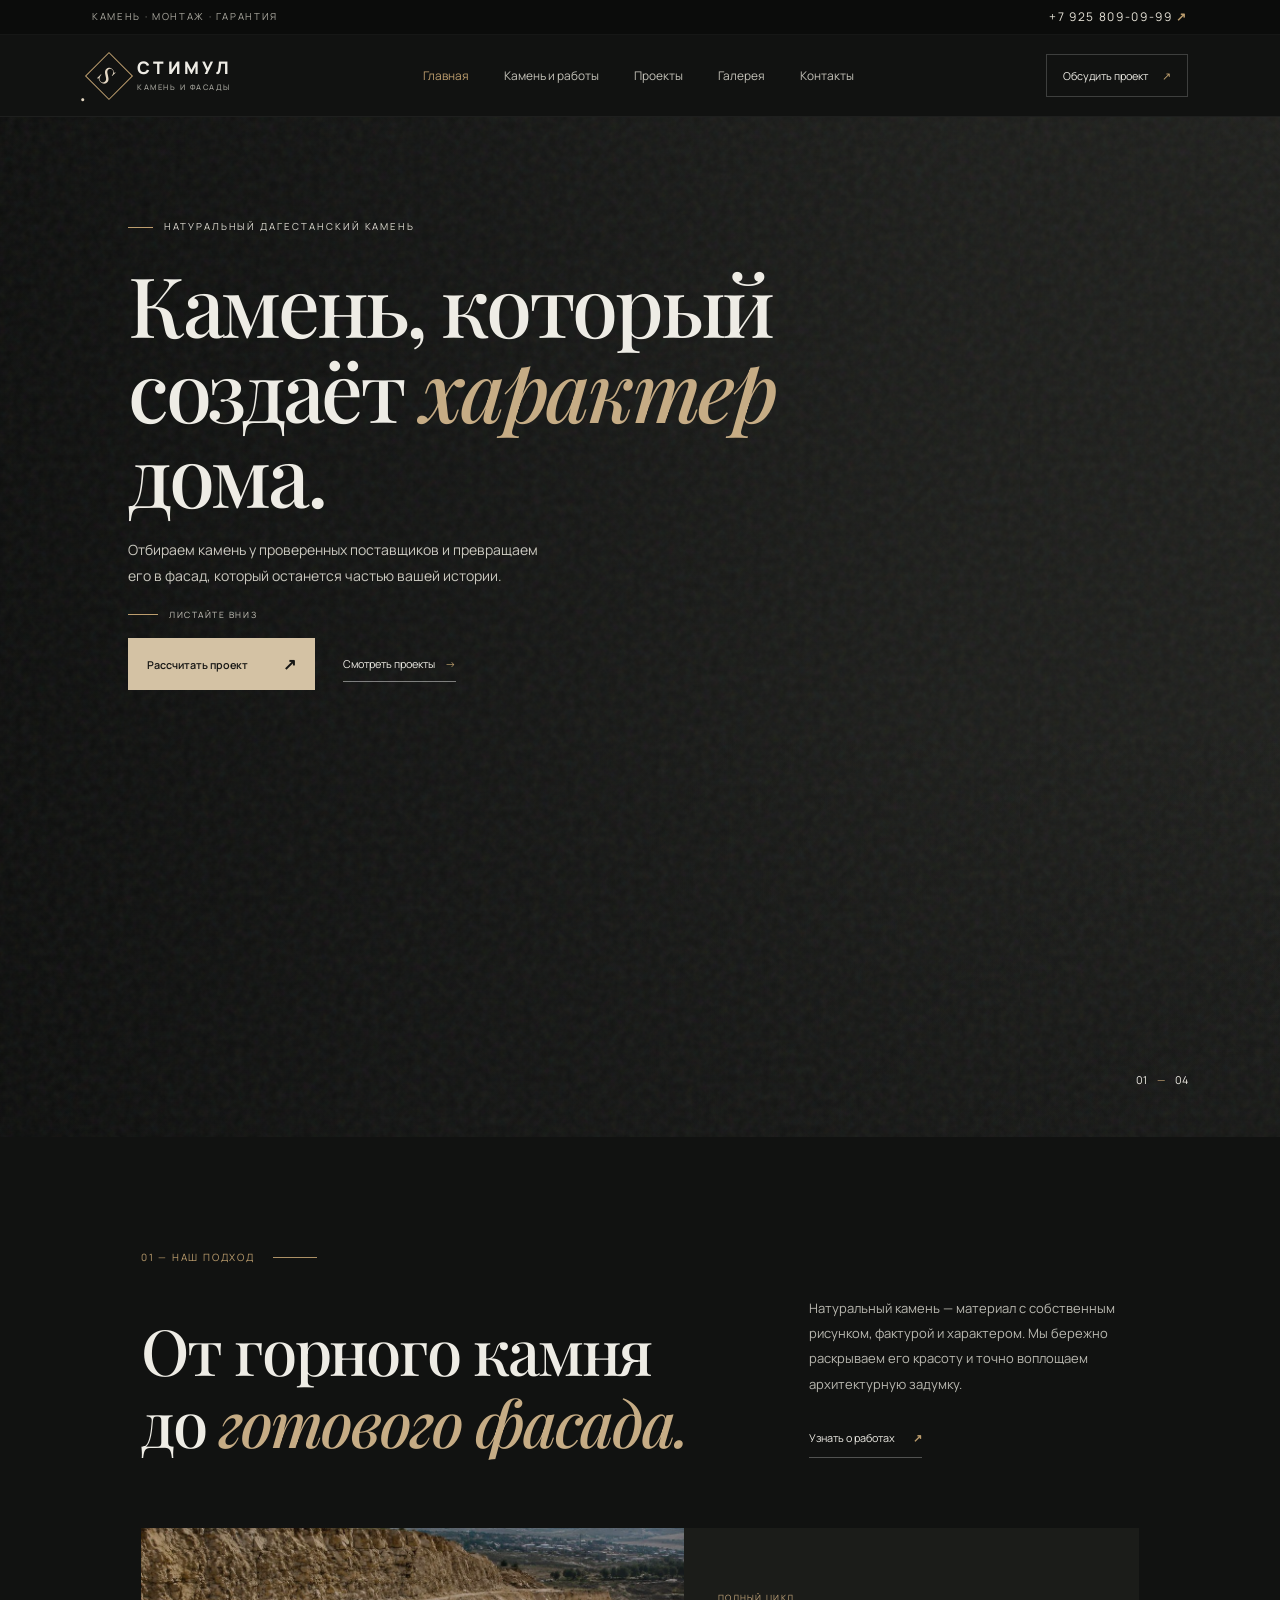
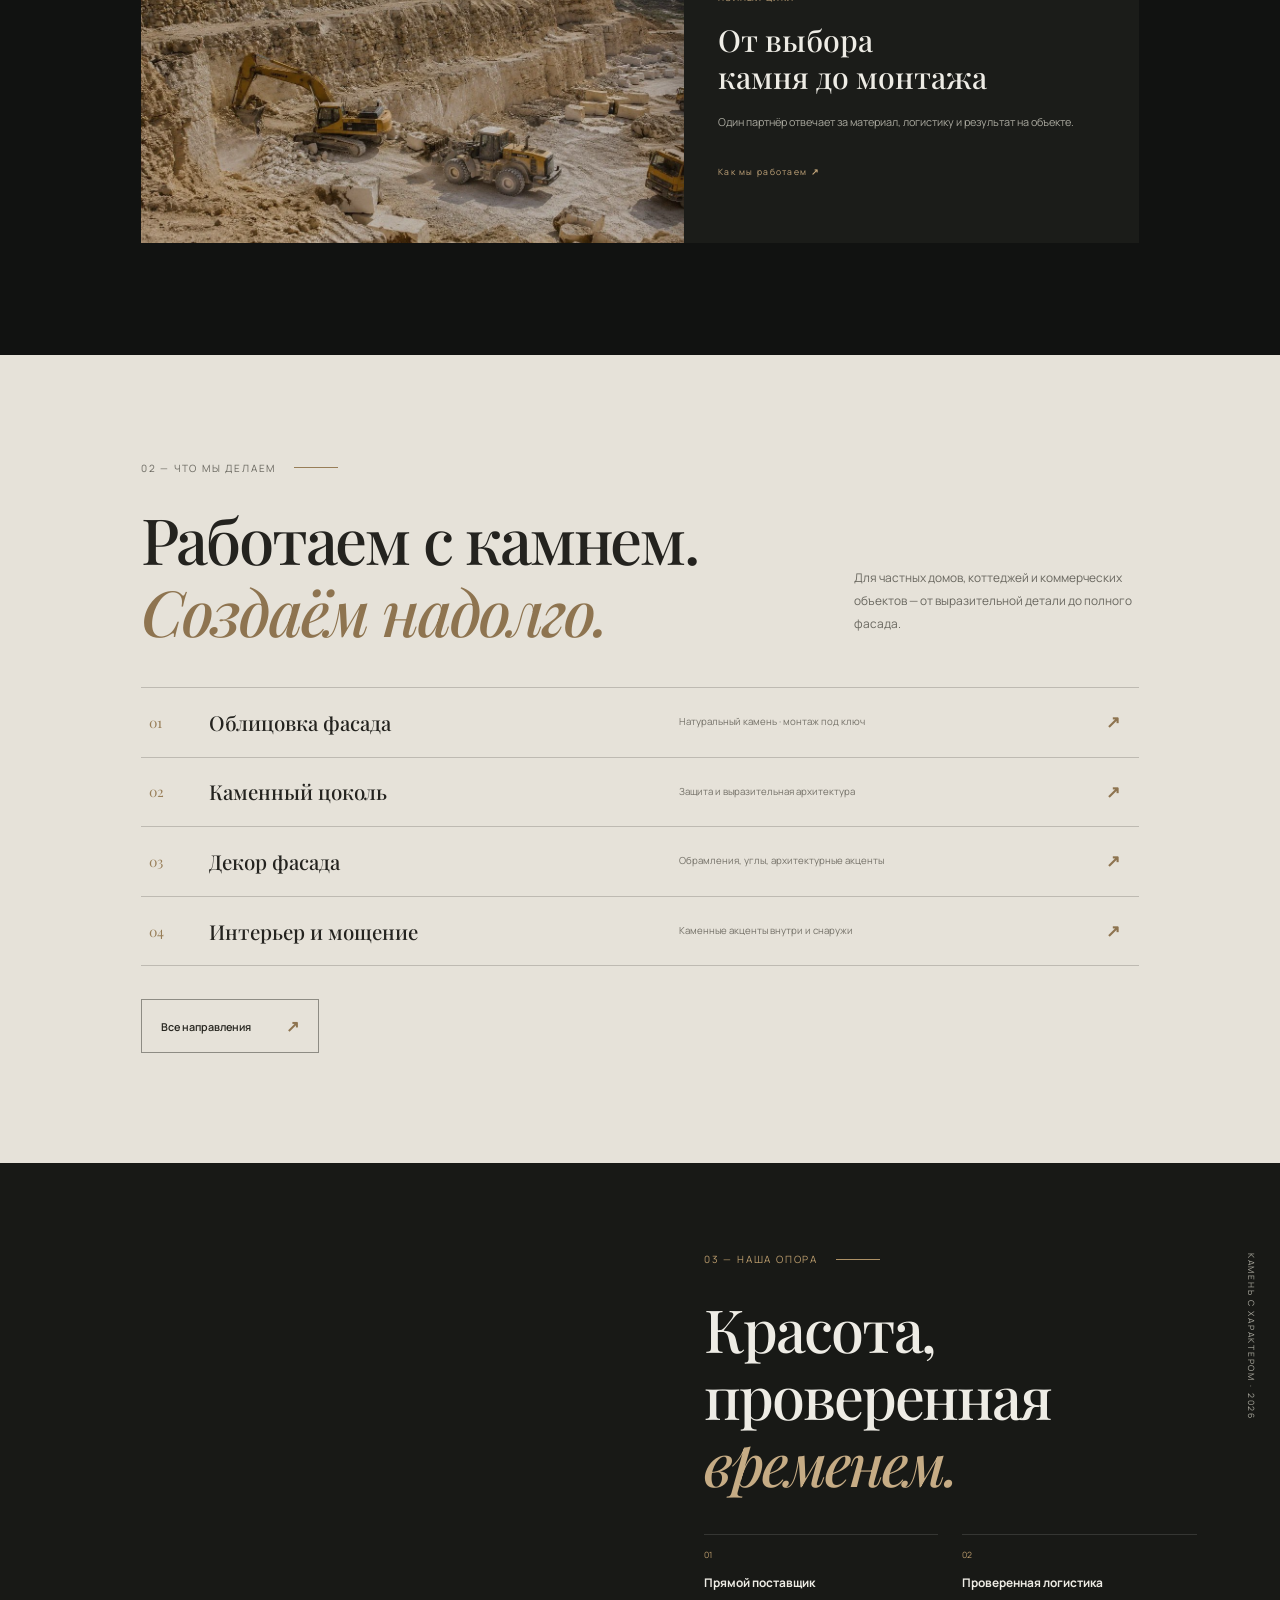
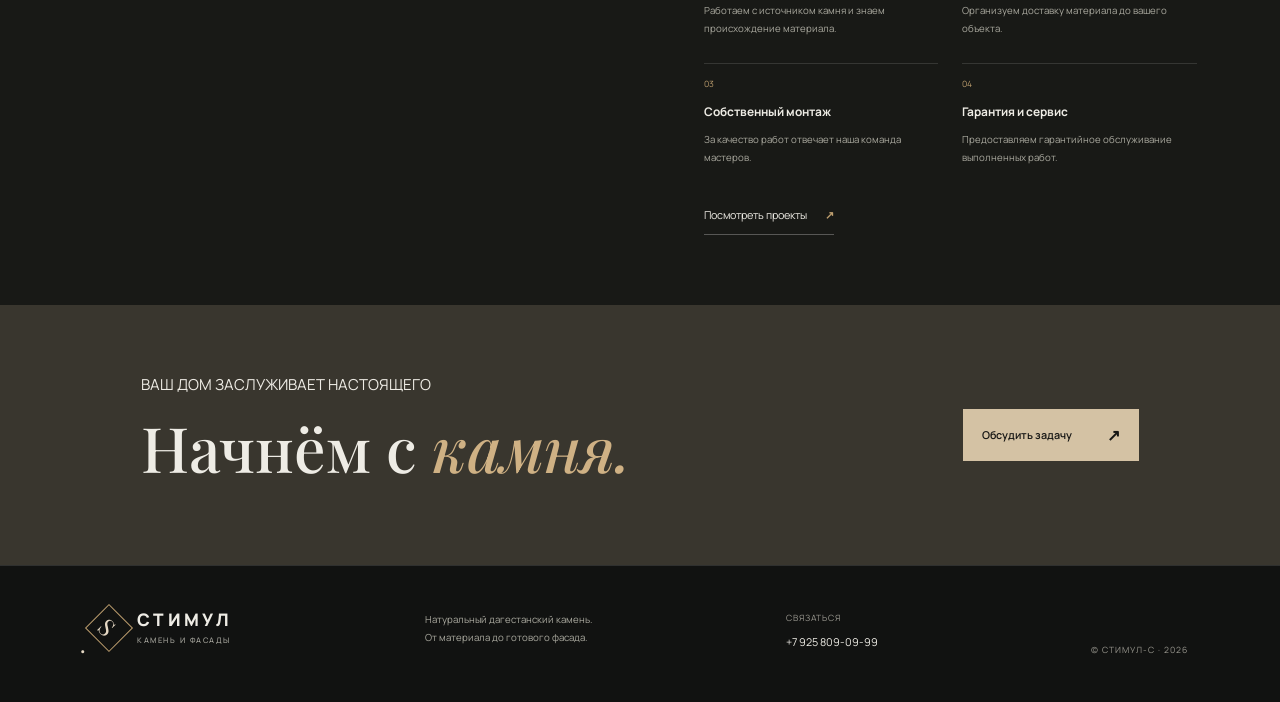
==== commit bf7d115b: "Rebrand site to Stimul-S and remove old card references" ====
--- a/index.html
+++ b/index.html
@@ -1,11 +1,11 @@
-<!doctype html><html lang="ru"><head><meta charset="utf-8"><meta name="viewport" content="width=device-width,initial-scale=1"><meta name="theme-color" content="#111211"><title>СТИМУЛ-СТРОЙ — Дагестанский камень и фасады</title><meta name="description" content="Фасады и отделка натуральным дагестанским камнем. Прямые поставки, собственный монтаж и гарантийное обслуживание."><link rel="preconnect" href="https://avatars.mds.yandex.net"><link rel="preload" as="image" href="https://avatars.mds.yandex.net/get-altay/18777611/2a0000019fff409e292bef80bf6e448fd1f2/XXXL"><link rel="preconnect" href="https://fonts.googleapis.com"><link rel="preconnect" href="https://fonts.gstatic.com" crossorigin><link href="https://fonts.googleapis.com/css2?family=Manrope:wght@400;500;600;700;800&family=Playfair+Display:wght@500;600;700&display=swap" rel="stylesheet"><link rel="stylesheet" href="assets/site.css"></head><body>
+<!doctype html><html lang="ru"><head><meta charset="utf-8"><meta name="viewport" content="width=device-width,initial-scale=1"><meta name="theme-color" content="#111211"><title>СТИМУЛ-С — Дагестанский камень и фасады</title><meta name="description" content="Фасады и отделка натуральным дагестанским камнем. Прямые поставки, собственный монтаж и гарантийное обслуживание."><link rel="preconnect" href="https://avatars.mds.yandex.net"><link rel="preload" as="image" href="https://avatars.mds.yandex.net/get-altay/18777611/2a0000019fff409e292bef80bf6e448fd1f2/XXXL"><link rel="preconnect" href="https://fonts.googleapis.com"><link rel="preconnect" href="https://fonts.gstatic.com" crossorigin><link href="https://fonts.googleapis.com/css2?family=Manrope:wght@400;500;600;700;800&family=Playfair+Display:wght@500;600;700&display=swap" rel="stylesheet"><link rel="stylesheet" href="assets/site.css"></head><body>
 <div class="announcement"><span>КАМЕНЬ · МОНТАЖ · ГАРАНТИЯ</span><a href="tel:+79258090999">+7 925 809-09-99 <b>↗</b></a></div><header class="header"><a class="brand" href="index.html"><span class="brand-mark">S<span>·</span></span><span>СТИМУЛ<small>КАМЕНЬ И ФАСАДЫ</small></span></a><button class="menu-toggle" aria-label="Открыть меню">☰</button><nav><a class="active" href="index.html">Главная</a><a href="stone.html">Камень и работы</a><a href="projects.html">Проекты</a><a href="gallery.html">Галерея</a><a href="contacts.html">Контакты</a></nav><a class="header-cta" href="contacts.html#request">Обсудить проект <span>↗</span></a></header>
 <main><section class="hero"><div class="hero-photo" role="img" aria-label="Дом с фасадом из натурального камня"></div><div class="hero-shade"></div><div class="hero-grain"></div><div class="hero-content"><div class="kicker"><i></i> НАТУРАЛЬНЫЙ ДАГЕСТАНСКИЙ КАМЕНЬ</div><h1>Камень, который<br>создаёт <em>характер</em><br>дома.</h1><p>Отбираем камень у проверенных поставщиков и превращаем его в фасад, который останется частью вашей истории.</p><div class="hero-scroll"><span class="scroll-line"></span> ЛИСТАЙТЕ ВНИЗ</div><div class="hero-actions"><a class="button button-light" href="contacts.html#request">Рассчитать проект <span>↗</span></a><a class="text-link" href="projects.html">Смотреть проекты <span>→</span></a></div></div><div class="hero-index">01 <span>—</span> 04</div></section>
 <section class="intro section"><div class="section-label"><span>01 — НАШ ПОДХОД</span><i></i></div><div class="intro-grid"><h2>От горного камня<br>до <em>готового фасада.</em></h2><div class="intro-copy"><p>Натуральный камень — материал с собственным рисунком, фактурой и характером. Мы бережно раскрываем его красоту и точно воплощаем архитектурную задумку.</p><a class="under-link" href="stone.html">Узнать о работах <b>↗</b></a></div></div><div class="process-strip"><img class="process-image" src="assets/dagestan-quarry.jpg" alt="Добыча дагестанского камня в карьере" loading="lazy" decoding="async"><div class="process-card"><span>ПОЛНЫЙ ЦИКЛ</span><strong>От выбора<br>камня до монтажа</strong><p>Один партнёр отвечает за материал, логистику и результат на объекте.</p><a href="stone.html">Как мы работаем <b>↗</b></a></div><div class="process-number">02<span>/04</span></div></div></section>
 <section class="services section"><div class="section-label"><span>02 — ЧТО МЫ ДЕЛАЕМ</span><i></i></div><div class="services-head"><h2>Работаем с камнем.<br><em>Создаём надолго.</em></h2><p>Для частных домов, коттеджей и коммерческих объектов — от выразительной детали до полного фасада.</p></div><div class="service-list"><a href="stone.html#facade"><span>01</span><strong>Облицовка фасада</strong><small>Натуральный камень · монтаж под ключ</small><b>↗</b></a><a href="stone.html#base"><span>02</span><strong>Каменный цоколь</strong><small>Защита и выразительная архитектура</small><b>↗</b></a><a href="stone.html#decor"><span>03</span><strong>Декор фасада</strong><small>Обрамления, углы, архитектурные акценты</small><b>↗</b></a><a href="stone.html#interior"><span>04</span><strong>Интерьер и мощение</strong><small>Каменные акценты внутри и снаружи</small><b>↗</b></a></div><a class="button button-outline" href="stone.html">Все направления <span>↗</span></a></section>
 <section class="values section"><div class="values-photo"></div><div class="values-panel"><div class="section-label"><span>03 — НАША ОПОРА</span><i></i></div><h2>Красота,<br>проверенная <em>временем.</em></h2><div class="value-grid"><article><span>01</span><b>Прямой поставщик</b><p>Работаем с источником камня и знаем происхождение материала.</p></article><article><span>02</span><b>Проверенная логистика</b><p>Организуем доставку материала до вашего объекта.</p></article><article><span>03</span><b>Собственный монтаж</b><p>За качество работ отвечает наша команда мастеров.</p></article><article><span>04</span><b>Гарантия и сервис</b><p>Предоставляем гарантийное обслуживание выполненных работ.</p></article></div><a class="under-link" href="projects.html">Посмотреть проекты <b>↗</b></a></div><div class="vertical-note">КАМЕНЬ С ХАРАКТЕРОМ · 2026</div></section>
 <section class="cta-band"><div><span>ВАШ ДОМ ЗАСЛУЖИВАЕТ НАСТОЯЩЕГО</span><h2>Начнём с <em>камня.</em></h2></div><a class="button button-light" href="contacts.html#request">Обсудить задачу <span>↗</span></a></section></main>
-<footer class="footer"><a class="brand" href="index.html"><span class="brand-mark">S<span>·</span></span><span>СТИМУЛ<small>КАМЕНЬ И ФАСАДЫ</small></span></a><p>Натуральный дагестанский камень.<br>От материала до готового фасада.</p><div><span>СВЯЗАТЬСЯ</span><a href="tel:+79258090999">+7 925 809-09-99</a><a href="https://yandex.ru/maps/org/rashidstroy/15438129561/gallery/?ll=38.066080%2C55.604883&z=14.82" target="_blank" rel="noreferrer">Мы на Яндекс Картах ↗</a></div><small>© СТИМУЛ-СТРОЙ · 2026</small></footer><script src="assets/site.js"></script></body></html>
+<footer class="footer"><a class="brand" href="index.html"><span class="brand-mark">S<span>·</span></span><span>СТИМУЛ<small>КАМЕНЬ И ФАСАДЫ</small></span></a><p>Натуральный дагестанский камень.<br>От материала до готового фасада.</p><div><span>СВЯЗАТЬСЯ</span><a href="tel:+79258090999">+7 925 809-09-99</a></div><small>© СТИМУЛ-С · 2026</small></footer><script src="assets/site.js"></script></body></html>
 
 
 
--- a/assets/site.css
+++ b/assets/site.css
@@ -19,3 +19,8 @@
 
 /* Additional portfolio page: restrained depth, no continuous motion. */
 .gallery-hero{min-height:330px;background:radial-gradient(ellipse at 78% 32%,#bd9e6e20,transparent 42%),#171816}.gallery-hero .subhero-inner{max-width:1220px;margin:0 auto;padding:70px 7.2%}.gallery-hero h1{font:600 clamp(42px,6vw,76px)/1.08 var(--serif);margin:25px 0 14px}.gallery-hero h1 em,.gallery-heading h2 em{color:var(--gold);font-weight:500}.gallery-hero p{max-width:560px;color:var(--muted);font-size:15px}.photo-gallery-section{max-width:1320px;margin:0 auto;padding:80px 7.2% 72px}.gallery-heading{display:flex;justify-content:space-between;align-items:end;gap:30px;margin-bottom:32px}.section-label{color:var(--gold);font-size:10px;letter-spacing:.18em}.gallery-heading h2{font:600 clamp(30px,4vw,46px)/1.15 var(--serif);margin:12px 0 0}.gallery-heading p{font-size:12px;color:var(--muted);margin:0}.photo-gallery{display:grid;grid-template-columns:repeat(4,minmax(0,1fr));gap:16px;perspective:1200px}.photo-card{position:relative;display:block;overflow:hidden;padding:0;border:1px solid #ffffff12;background:#1a1b19;aspect-ratio:4/3;cursor:zoom-in;transform-style:preserve-3d;transition:transform .22s ease,border-color .22s ease,box-shadow .22s ease}.photo-card:nth-child(7n + 2),.photo-card:nth-child(7n + 5){aspect-ratio:3/4}.photo-card:nth-child(11n + 1){grid-column:span 2;aspect-ratio:8/3}.photo-card img{width:100%;height:100%;display:block;object-fit:cover;transition:transform .35s ease,filter .25s ease}.photo-card:hover{transform:perspective(900px) rotateY(-2deg) translateY(-3px);border-color:#bd9e6e88;box-shadow:0 18px 34px #0006}.photo-card:hover img{transform:scale(1.035);filter:brightness(1.06)}.photo-number{position:absolute;bottom:0;left:0;padding:24px 14px 11px;width:100%;text-align:left;background:linear-gradient(transparent,#111211c9);color:#f4efe5;font-size:10px;letter-spacing:.14em}.photo-lightbox{position:fixed;inset:0;z-index:40;display:flex;align-items:center;justify-content:center;gap:24px;padding:60px 5vw;background:#080908f2;opacity:0;visibility:hidden;transition:opacity .2s ease,visibility .2s ease}.photo-lightbox.is-open{opacity:1;visibility:visible}.photo-lightbox figure{margin:0;max-width:min(78vw,1200px);max-height:82vh;text-align:center}.photo-lightbox img{display:block;max-width:100%;max-height:76vh;object-fit:contain;box-shadow:0 20px 80px #0008}.photo-lightbox figcaption{color:var(--gold);font-size:10px;letter-spacing:.18em;margin-top:14px}.photo-lightbox button{border:1px solid #ffffff30;background:#171816;color:var(--text);font:inherit;cursor:pointer}.lightbox-close{position:absolute;top:24px;right:28px;width:44px;height:44px;font-size:28px!important}.lightbox-prev,.lightbox-next{width:46px;height:46px;border-radius:50%;font-size:20px!important}.lightbox-open{overflow:hidden}.photo-gallery-section .gallery-note{margin-top:42px}@media(max-width:900px){.photo-gallery{grid-template-columns:repeat(3,minmax(0,1fr));gap:12px}.photo-card:nth-child(11n + 1){grid-column:span 2;aspect-ratio:3/2}.photo-gallery-section{padding:64px 5%}}@media(max-width:600px){.gallery-hero .subhero-inner{padding:52px 6%}.gallery-hero{min-height:280px}.gallery-heading{display:block}.gallery-heading p{margin-top:14px}.photo-gallery{grid-template-columns:repeat(2,minmax(0,1fr));gap:9px}.photo-card:nth-child(11n + 1){grid-column:span 2;aspect-ratio:1.55}.photo-card:nth-child(7n + 2),.photo-card:nth-child(7n + 5){aspect-ratio:3/4}.photo-gallery-section{padding:50px 5%}.photo-lightbox{gap:8px;padding:54px 10px 24px}.photo-lightbox figure{max-width:calc(100vw - 96px)}.lightbox-prev,.lightbox-next{width:38px;height:38px;flex:none}.photo-lightbox img{max-height:75vh}}
+
+/* Compact masonry layout keeps portraits and landscapes packed without gaps. */
+.photo-gallery{display:block;columns:4;column-gap:16px;perspective:none}.photo-card,.photo-card:nth-child(7n + 2),.photo-card:nth-child(7n + 5),.photo-card:nth-child(11n + 1){display:inline-block;vertical-align:top;width:100%;height:auto;aspect-ratio:auto;margin:0 0 16px;break-inside:avoid;grid-column:auto}.photo-card img{display:block;width:100%;height:auto;aspect-ratio:auto;object-fit:initial}.photo-number{display:none!important}@media(max-width:900px){.photo-gallery{columns:3;column-gap:12px}.photo-card,.photo-card:nth-child(7n + 2),.photo-card:nth-child(7n + 5),.photo-card:nth-child(11n + 1){aspect-ratio:auto;margin-bottom:12px}}@media(max-width:600px){.photo-gallery{columns:2;column-gap:9px}.photo-card,.photo-card:nth-child(7n + 2),.photo-card:nth-child(7n + 5),.photo-card:nth-child(11n + 1){aspect-ratio:auto;margin-bottom:9px}}
+
+
